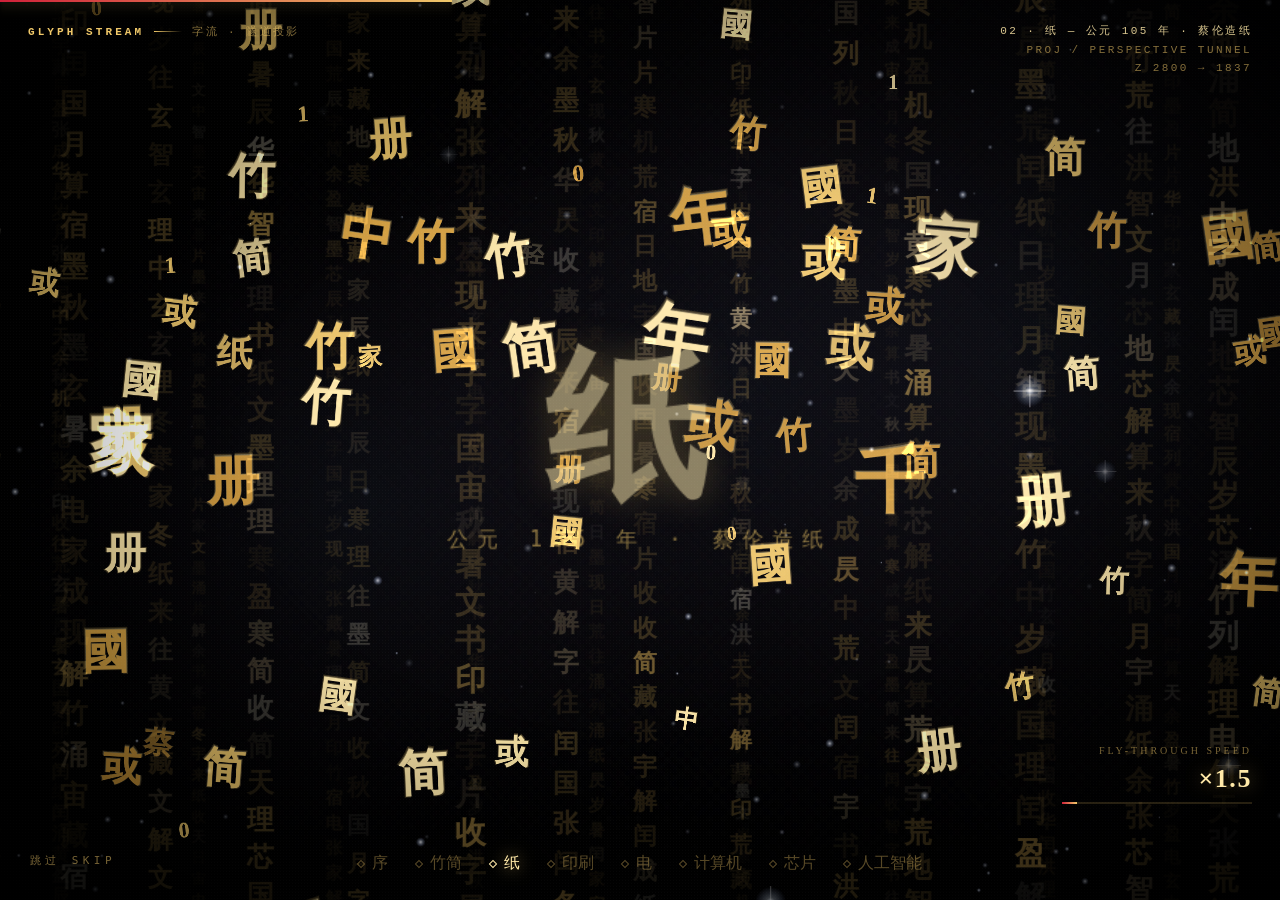
==== index.html @ 2b958447 "perf: mobile deep optimization with single canvas, zero paint scanline and LOD particles" ====
<!doctype html>
<html lang="zh-CN">
<head>
<meta charset="utf-8">
<meta name="viewport" content="width=device-width,initial-scale=1,viewport-fit=cover,maximum-scale=1,user-scalable=no">
<title>一字千年 · 进入</title>
<style>
:root{
  --bg:#000000;
  --ivory:#f2dfa6;
  --gold:#f0c869;
  --gold-b:#ffe9a8;
  --gold-d:#a9772a;
  --red:#d0213a;
  --red-d:#8f0f22;
}
*{box-sizing:border-box;-webkit-tap-highlight-color:transparent}
html,body{
  margin:0;height:100%;background:var(--bg);overflow:hidden;
  font-family:-apple-system,BlinkMacSystemFont,"Noto Serif SC","Source Han Serif SC","Songti SC","STSong","SimSun","Microsoft YaHei","PingFang SC",serif;
  color:var(--ivory);
  user-select:none;-webkit-user-select:none;
}
#stage{position:fixed;top:0;right:0;bottom:0;left:0;inset:0;overflow:hidden;background:#000;}
canvas{position:absolute;top:0;right:0;bottom:0;left:0;inset:0;width:100%;height:100%;display:block;transform:translateZ(0);}

/* ---------- atmosphere (GPU Compositor 纯硬件加速，消除逐帧重绘 Paint) ---------- */
.vignette{position:absolute;top:-2px;right:-2px;bottom:-2px;left:-2px;inset:-2px;pointer-events:none;
  background:radial-gradient(ellipse at center, rgba(0,0,0,0) 44%, rgba(0,0,0,.40) 78%, rgba(0,0,0,.85) 100%);
  transform:translateZ(0);}
.scan{position:absolute;top:-60px;right:0;bottom:0;left:0;pointer-events:none;opacity:.18;
  background:repeating-linear-gradient(to bottom, rgba(255,255,255,.05) 0 1px, rgba(0,0,0,0) 1px 3px);
  animation:scanmove 7s linear infinite;transform:translate3d(0,0,0);will-change:transform;}
@keyframes scanmove{0%{transform:translate3d(0,0,0)}100%{transform:translate3d(0,60px,0)}}
.grain{position:absolute;top:0;right:0;bottom:0;left:0;inset:0;pointer-events:none;opacity:.04;
  background-image:radial-gradient(rgba(255,255,255,.9) .5px, transparent .6px);
  background-size:3px 3px;transform:translateZ(0);}

/* ---------- HUD ---------- */
.hud{position:absolute;top:0;right:0;bottom:0;left:0;inset:0;pointer-events:none;z-index:6;
  font-family:ui-monospace,"SFMono-Regular",Menlo,Consolas,"Liberation Mono",Courier,monospace;
  font-size:11px;letter-spacing:.22em;color:rgba(240,200,105,.55);text-transform:uppercase}
.hud .tl{position:absolute;top:24px;left:28px;display:flex;align-items:center;gap:10px}
.hud .tl b{color:var(--gold);font-weight:600;letter-spacing:.28em}
.hud .tl i{width:28px;height:1px;background:linear-gradient(90deg,var(--gold),transparent);display:inline-block}
.hud .tr{position:absolute;top:22px;right:28px;text-align:right;line-height:1.7}
.hud .tr .era{color:rgba(255,233,168,.85)}

.spd{position:absolute;right:28px;bottom:96px;text-align:right;width:190px}
.spd .num{font-size:26px;letter-spacing:.06em;color:var(--gold-b);
  font-weight:600;text-shadow:0 0 18px rgba(240,200,105,.45)}
.spd .lab{font-size:10px;letter-spacing:.3em;color:rgba(240,200,105,.5);margin-bottom:8px}
.spd .track{margin-top:8px;height:2px;background:rgba(240,200,105,.16);overflow:hidden}
.spd .track s{display:block;height:100%;width:100%;text-decoration:none;
  background:linear-gradient(90deg,var(--red),var(--gold));box-shadow:0 0 12px rgba(240,200,105,.6);
  transform-origin:left center;transform:scaleX(0);will-change:transform}

.tlbar{position:absolute;left:0;right:0;bottom:26px;display:flex;justify-content:center;gap:0;padding:0 20px}
.tlbar .node{flex:0 1 auto;display:flex;align-items:center;gap:8px;padding:0 14px;
  color:rgba(240,200,105,.36);transition:color .45s ease,text-shadow .45s ease;white-space:nowrap}
.tlbar .node s{display:block;width:6px;height:6px;border:1px solid currentColor;transform:rotate(45deg);text-decoration:none}
.tlbar .node.on{color:var(--gold-b);text-shadow:0 0 16px rgba(240,200,105,.65)}

/* ---------- intro central glyph (剔除耗电卡顿的动态 filter:blur) ---------- */
.core{position:absolute;top:0;right:0;bottom:0;left:0;inset:0;display:flex;flex-direction:column;align-items:center;justify-content:center;
  z-index:5;pointer-events:none;transition:opacity .8s ease}
.core::before{content:"";position:absolute;top:50%;left:50%;transform:translate(-50%,-50%);
  width:min(80vw,780px);height:min(80vw,780px);border-radius:50%;pointer-events:none;
  background:radial-gradient(circle, rgba(240,200,105,.20) 0%, rgba(214,140,50,.08) 42%, rgba(0,0,0,0) 68%)}
.core.gone{opacity:0}
.core .glyph{position:relative;font-size:clamp(130px,28vw,360px);line-height:1;color:#ffdf8e;
  text-shadow:0 0 30px rgba(255,233,168,.75),0 0 80px rgba(240,200,105,.5);
  animation:breathe 3.4s ease-in-out infinite;transform:translateZ(0);}
@keyframes breathe{0%,100%{transform:scale(1);opacity:.86}50%{transform:scale(1.045);opacity:1}}
.core .q{margin-top:6px;font-size:clamp(13px,2.4vw,19px);letter-spacing:.5em;color:rgba(255,233,168,.72);
  opacity:0;animation:fadeup 1.6s 1s both}
@keyframes fadeup{from{opacity:0;transform:translateY(14px)}to{opacity:.9;transform:none}}

/* ---------- flying captions ---------- */
.cap{position:absolute;left:50%;top:50%;z-index:7;pointer-events:none;text-align:center;
  transform-origin:50% 50%;will-change:transform,opacity;white-space:nowrap}
.cap .lbl{font-size:clamp(40px,9vw,120px);letter-spacing:.16em;color:var(--ivory);
  font-weight:600;line-height:1;text-shadow:0 0 28px rgba(240,200,105,.5)}
.cap .era{margin-top:12px;font-family:ui-monospace,Menlo,monospace;font-size:clamp(11px,1.7vw,15px);
  letter-spacing:.42em;color:var(--gold)}

/* ---------- final title ---------- */
.final{position:absolute;top:0;right:0;bottom:0;left:0;inset:0;z-index:8;display:flex;flex-direction:column;
  align-items:center;justify-content:center;opacity:0;pointer-events:none;transition:opacity 1s ease}
.final::before{content:"";position:absolute;top:0;right:0;bottom:0;left:0;inset:0;opacity:0;transition:opacity 1.1s ease;
  background:radial-gradient(ellipse 62% 58% at 50% 50%, rgba(0,0,0,.82) 0%, rgba(0,0,0,.6) 46%, rgba(0,0,0,0) 76%)}
.final.show{opacity:1;pointer-events:auto}
.final.show::before{opacity:1}
.final>*{position:relative;z-index:1}
.final .mark{position:relative;display:inline-block}
.final h1{margin:0;font-size:clamp(58px,15vw,200px);letter-spacing:.1em;font-weight:700;
  background:linear-gradient(180deg,#fff8e2 0%,var(--gold) 44%,var(--gold-d) 100%);
  -webkit-background-clip:text;background-clip:text;color:transparent;
  filter:drop-shadow(0 0 36px rgba(240,200,105,.4));
  transform-origin:50% 50%;animation:punch 1.3s cubic-bezier(.16,1,.3,1) both}
@keyframes punch{0%{transform:scale(1.9);opacity:0}60%{opacity:1}100%{transform:scale(1);opacity:1}}
.seal{position:absolute;top:-.1em;right:-.38em;width:.6em;height:.6em;background:var(--red);
  border:2px solid rgba(255,255,255,.55);border-radius:6px;display:flex;align-items:center;justify-content:center;
  font-size:clamp(52px,13vw,175px);color:#ffe9a8;transform:rotate(-8deg);opacity:0;
  box-shadow:0 0 32px rgba(208,33,58,.6);animation:stamp .7s .75s cubic-bezier(.2,1.5,.4,1) both}
@keyframes stamp{0%{opacity:0;transform:rotate(-30deg) scale(2.4)}70%{opacity:1}100%{opacity:.94;transform:rotate(-8deg) scale(1)}}
.final .sub{margin:26px 0 0;font-size:clamp(13px,2.3vw,20px);letter-spacing:.24em;color:rgba(255,233,168,.85);
  opacity:0;animation:fadeup 1.1s 1.05s both}
.final .enter{margin-top:42px;pointer-events:auto;cursor:pointer;background:transparent;
  color:var(--gold-b);border:1px solid rgba(240,200,105,.55);border-radius:2px;
  padding:15px 46px;font-family:inherit;font-size:clamp(14px,2vw,17px);letter-spacing:.42em;
  position:relative;overflow:hidden;opacity:0;animation:fadeup 1.1s 1.4s both;
  touch-action:manipulation;
  transition:color .35s,box-shadow .35s,background .35s,border-color .35s}
.final .enter::before{content:"";position:absolute;top:0;right:0;bottom:0;left:0;inset:0;background:linear-gradient(90deg,transparent,rgba(240,200,105,.28),transparent);
  transform:translateX(-120%);animation:sheen 3.4s 2.2s infinite}
@keyframes sheen{0%{transform:translateX(-120%)}45%,100%{transform:translateX(120%)}}
.final .enter:hover{background:rgba(240,200,105,.1);color:#fff;box-shadow:0 0 40px rgba(240,200,105,.35);border-color:var(--gold)}
.final .hint{margin-top:18px;font-family:ui-monospace,Menlo,monospace;font-size:10px;letter-spacing:.42em;
  color:rgba(240,200,105,.5);opacity:0;animation:fadeup 1.1s 1.8s both}

/* ---------- flash ---------- */
.flash{position:absolute;top:0;right:0;bottom:0;left:0;inset:0;z-index:9;pointer-events:none;opacity:0;
  background:radial-gradient(circle at 50% 50%, #fff 0%, #ffe9a8 26%, rgba(240,200,105,0) 68%)}
.flash.go{animation:flash 1s ease-out both}
@keyframes flash{0%{opacity:0;transform:scale(.2)}12%{opacity:1;transform:scale(1.1)}100%{opacity:0;transform:scale(2.2)}}

/* ---------- misc ---------- */
.skip{position:absolute;z-index:10;bottom:26px;left:28px;background:none;border:0;cursor:pointer;
  font-family:ui-monospace,Menlo,monospace;font-size:11px;letter-spacing:.4em;color:rgba(240,200,105,.5);
  padding:6px 2px;transition:color .3s;touch-action:manipulation}
.skip:hover{color:var(--gold)}
.barlove{position:absolute;top:0;left:0;height:2px;z-index:11;width:100%;
  background:linear-gradient(90deg,var(--red),var(--gold));box-shadow:0 0 14px rgba(240,200,105,.6);
  transform-origin:left center;transform:scaleX(0);will-change:transform}

@media (max-width:640px){
  .hud .tr{display:none}
  .tlbar{gap:0;padding:0 8px;font-size:9px;letter-spacing:.12em}
  .tlbar .node{padding:0 7px}
  .spd{right:16px;bottom:82px;width:150px}
  .spd .num{font-size:20px}
  .hud .tl{left:16px;top:18px}
  .skip{left:16px;bottom:20px}
  .core .glyph{text-shadow:0 0 22px rgba(255,233,168,.65),0 0 45px rgba(240,200,105,.4);}
  .cap .lbl{text-shadow:0 0 20px rgba(240,200,105,.45);}
}
</style>
</head>
<body>
<div id="stage">
  <!-- 单一高性能 Canvas 架构：彻底消除双 Canvas 叠加的手机 GPU 显存带宽与混合瓶颈 -->
  <canvas id="stageCvs"></canvas>
  <div class="scan"></div>
  <div class="grain"></div>
  <div class="vignette"></div>

  <!-- HUD -->
  <div class="hud">
    <div class="tl"><b>GLYPH&nbsp;STREAM</b><i></i><span>字流 · 隧道投影</span></div>
    <div class="tr">
      <div class="era" id="hudEra">虚空 · VOID</div>
      <div>PROJ / PERSPECTIVE TUNNEL</div>
      <div id="hudZ">Z 2800 → 0000</div>
    </div>
  </div>

  <div class="spd">
    <div class="lab">FLY-THROUGH SPEED</div>
    <div class="num" id="spdNum">×1.0</div>
    <div class="track"><s id="spdBar"></s></div>
  </div>

  <nav class="tlbar" id="tlbar"></nav>

  <!-- intro glyph -->
  <div class="core" id="core">
    <div class="glyph">國</div>
    <div class="q">一个字，走了多远？</div>
  </div>

  <!-- final title -->
  <div class="final" id="final">
    <div class="mark">
      <h1>一字千年</h1>
      <div class="seal">國</div>
    </div>
    <p class="sub">从竹简到芯片，中国人的信息之路仍在继续。</p>
    <button class="enter" id="enter">进&nbsp;入</button>
    <div class="hint">ENTER · 点击任意处开始</div>
  </div>

  <div class="flash" id="flash"></div>
  <div class="barlove" id="barlove"></div>
  <button class="skip" id="skip">跳过 SKIP</button>
</div>

<script>
(function(){
  "use strict";

  // 规范化 URL：自动去除地址栏末尾的 index.html，严格保持纯净根域名
  if (window.location.pathname.endsWith('/index.html') || window.location.pathname.endsWith('index.html')) {
    const cleanPath = window.location.pathname.replace(/\/index\.html$/, '/').replace(/index\.html$/, '');
    window.history.replaceState(null, '', cleanPath + window.location.search + window.location.hash);
  }

  const cvs = document.getElementById('stageCvs');
  const ctx = cvs.getContext('2d', {alpha:false}); // 关闭 alpha 提升底层合成性能

  let W=0, H=0, CX=0, CY=0, DPR=1, FOCAL=1000;
  let aspect = 1.0;
  let isMobile = false;

  /* ---------- chapters pulled from the page ---------- */
  const CHAPTERS = [
    {idx:'01', label:'竹简',   era:'公元前 433 年 · 曾侯乙墓竹简', glyphs:'竹简或國册', theme:[240,200,105], pr:0.90},
    {idx:'02', label:'纸',     era:'公元 105 年 · 蔡伦造纸',      glyphs:'纸蔡伦轻帛', theme:[246,236,210], pr:1.00},
    {idx:'03', label:'印刷',   era:'公元 1041 年 · 毕昇活字',      glyphs:'印活字模刷', theme:[236,196,120], pr:1.12},
    {idx:'04', label:'电',     era:'19 世纪 70 年代 · 电报入华',   glyphs:'电码脉冲波', theme:[110,214,255], pr:1.26},
    {idx:'05', label:'计算机', era:'1980 年 · GB2312 编码',        glyphs:'0101机算编', theme:[130,235,190], pr:1.42},
    {idx:'06', label:'芯片',   era:'纳米尺度 · 硅基张量',          glyphs:'芯硅片晶体', theme:[120,180,255], pr:1.60},
    {idx:'07', label:'人工智能',era:'此刻 · 理解与涌现',            glyphs:'智涌现理解', theme:[205,140,255], pr:1.80}
  ];

  const CORE_GLYPHS = '國国一千年文字家中华';
  const BIN = '01';

  // 全金调色板
  const GOLD = [
    [255,233,168],
    [240,200,105],
    [217,164,65],
    [198,146,54]
  ];

  /* ---------- 离屏烘焙贴图系统 (Glyph Texture Cache) ---------- */
  const glyphCache = new Map();

  function getGlyphSprite(ch, colorIdx, dpr){
    const key = ch + '_' + colorIdx;
    let sprite = glyphCache.get(key);
    if(sprite) return sprite;

    const baseSize = 80;
    const pad = 20;
    const fullSize = baseSize + pad * 2;
    const off = document.createElement('canvas');
    off.width = Math.round(fullSize * dpr);
    off.height = Math.round(fullSize * dpr);
    const og = off.getContext('2d');
    og.setTransform(dpr, 0, 0, dpr, 0, 0);

    const cx = fullSize / 2;
    const cy = fullSize / 2;
    const g = GOLD[colorIdx] || GOLD[1];
    const colorStr = 'rgb(' + g[0] + ',' + g[1] + ',' + g[2] + ')';

    // 1. 底层大号柔光层：模拟辉光晕染，零实时高斯模糊开销
    og.font = '700 ' + Math.round(baseSize * 1.07) + 'px -apple-system,"Noto Serif SC","Source Han Serif SC","Songti SC","STSong","SimSun",serif';
    og.textAlign = 'center';
    og.textBaseline = 'middle';
    og.fillStyle = 'rgba(240,200,105,0.22)';
    og.fillText(ch, cx, cy);

    // 2. 中层微光层
    og.font = '700 ' + Math.round(baseSize * 1.02) + 'px -apple-system,"Noto Serif SC","Source Han Serif SC","Songti SC","STSong","SimSun",serif';
    og.fillStyle = 'rgba(255,233,168,0.36)';
    og.fillText(ch, cx, cy);

    // 3. 顶层实体字
    og.font = '700 ' + baseSize + 'px -apple-system,"Noto Serif SC","Source Han Serif SC","Songti SC","STSong","SimSun",serif';
    og.fillStyle = colorStr;
    og.fillText(ch, cx, cy);

    sprite = {
      canvas: off,
      fullSize: fullSize,
      half: fullSize / 2,
      baseSize: baseSize
    };
    glyphCache.set(key, sprite);
    return sprite;
  }

  /* ---------- 背景精灵图 (Sprite) 烘焙系统 ---------- */
  let nebulaSprite = null;
  function getNebulaSprite(){
    if(nebulaSprite) return nebulaSprite;
    const size = 192;
    const c = document.createElement('canvas');
    c.width = size; c.height = size;
    const g = c.getContext('2d');
    const h = size / 2;
    const rg = g.createRadialGradient(h, h, 0, h, h, h);
    rg.addColorStop(0,   'rgba(150,178,255,0.06)');
    rg.addColorStop(0.45,'rgba(190,168,255,0.024)');
    rg.addColorStop(1,   'rgba(0,0,0,0)');
    g.fillStyle = rg;
    g.beginPath();
    g.arc(h, h, h, 0, Math.PI * 2);
    g.fill();
    nebulaSprite = c;
    return c;
  }

  let starSprite = null;
  function getStarSprite(){
    if(starSprite) return starSprite;
    const size = 48;
    const c = document.createElement('canvas');
    c.width = size; c.height = size;
    const g = c.getContext('2d');
    const h = size / 2;
    const rg = g.createRadialGradient(h, h, 0, h, h, h * 0.88);
    rg.addColorStop(0,   'rgba(255,255,255,1.0)');
    rg.addColorStop(0.3, 'rgba(222,236,255,0.42)');
    rg.addColorStop(1,   'rgba(160,190,255,0)');
    g.fillStyle = rg;
    g.beginPath();
    g.arc(h, h, h * 0.88, 0, Math.PI * 2);
    g.fill();

    g.strokeStyle = 'rgba(255,255,255,0.68)';
    g.lineWidth = 1;
    g.beginPath();
    g.moveTo(h, 2); g.lineTo(h, size - 2);
    g.moveTo(2, h); g.lineTo(size - 2, h);
    g.stroke();
    starSprite = c;
    return c;
  }

  /* ---------- resize & viewport ---------- */
  function resize(){
    isMobile = window.innerWidth < 768;
    // 移动端限制 DPR 至 1.25：超视网膜屏细腻度无损，但像素填充量减少 36%~60%
    DPR = Math.min(window.devicePixelRatio || 1, isMobile ? 1.25 : 2);
    W = cvs.clientWidth; H = cvs.clientHeight;
    cvs.width = Math.round(W*DPR); cvs.height = Math.round(H*DPR);
    ctx.setTransform(DPR,0,0,DPR,0,0);
    CX = W/2; CY = H/2;
    aspect = W / (H || 1);

    // 焦距计算
    FOCAL = (aspect < 1 ? Math.max(W, H * 0.58) : Math.min(W, H)) * 1.05;

    glyphCache.clear();
    buildBg();
  }
  window.addEventListener('resize', resize, {passive:true});

  /* ---------- HUD build ---------- */
  const tlbar = document.getElementById('tlbar');
  const nodes = [];
  [{label:'序'}].concat(CHAPTERS.map(c=>({label:c.label}))).forEach((c,i)=>{
    const el = document.createElement('div');
    el.className='node'; el.innerHTML = '<s></s>'+c.label;
    tlbar.appendChild(el); nodes.push(el);
  });

  const hudEra = document.getElementById('hudEra');
  const hudZ = document.getElementById('hudZ');
  const spdNum = document.getElementById('spdNum');
  const spdBar = document.getElementById('spdBar');
  const barlove = document.getElementById('barlove');
  const coreEl = document.getElementById('core');
  const finalEl = document.getElementById('final');
  const flashEl = document.getElementById('flash');

  /* ---------- timeline ---------- */
  const T_INTRO = 1500;
  const T_RUN   = 7100;
  const T_FLASH = 650;
  const T_END   = T_INTRO + T_RUN + T_FLASH;

  let t0 = performance.now();
  let finished = false;

  let isHidden = false;
  let hiddenStartTime = 0;
  document.addEventListener('visibilitychange', function(){
    if(document.hidden){
      isHidden = true;
      hiddenStartTime = performance.now();
    } else {
      if(isHidden){
        const pauseDur = performance.now() - hiddenStartTime;
        t0 += pauseDur;
        isHidden = false;
      }
    }
  });

  /* ---------- glyph pool ---------- */
  const Z_NEAR = 70, Z_FAR = 2800;
  let glyphs = [];

  function pickGoldIdx(){
    const t = Math.random();
    return t < 0.30 ? 0 : t < 0.64 ? 1 : t < 0.88 ? 2 : 3;
  }

  function spawn(tt){
    const ch = CHAPTERS[Math.min(CHAPTERS.length-1, Math.floor(tt*CHAPTERS.length))];
    const pool = ch.glyphs;
    const isCore = Math.random() < 0.16;
    const isBin  = Math.random() < 0.12;
    let character;
    if(isCore) character = CORE_GLYPHS[Math.floor(Math.random()*CORE_GLYPHS.length)];
    else if(isBin) character = BIN[Math.floor(Math.random()*2)];
    else character = pool[Math.floor(Math.random()*pool.length)];

    const colorIdx = pickGoldIdx();
    const spread = 0.95 + Math.random()*0.9;
    const fs = isBin ? 46 : (isCore ? 96+Math.random()*70 : 62+Math.random()*56);
    const sizeW = Math.max(0.66, Math.min(1.28, 1.30 - fs*0.0032));

    const spreadX = aspect < 1 ? 580 : 1150;
    const spreadY = aspect < 1 ? 920 : 720;

    // 移动端减少旋转计算
    const rot = isMobile ? (Math.random() < 0.3 ? (Math.random()*2-1)*0.12 : 0) : (Math.random()*2-1)*0.16;

    glyphs.push({
      ch: character,
      x: (Math.random()*2-1) * spreadX * spread,
      y: (Math.random()*2-1) * spreadY * spread,
      z: Z_FAR * (0.86 + Math.random()*0.14),
      fs: fs,
      colorIdx: colorIdx,
      rot: rot,
      w: sizeW * (0.85 + Math.random()*0.30)
    });
  }

  /* ---------- flying caption (DOM) ---------- */
  function fireCaption(ch, faster){
    const cap = document.createElement('div');
    cap.className = 'cap';
    cap.innerHTML = '<div class="lbl">'+ch.label+'</div><div class="era">'+ch.era+'</div>';
    document.getElementById('stage').appendChild(cap);
    const dur = Math.max(700, 1080 - faster*52);
    const s0 = 0.74;
    const endScale = 2.05 + faster*0.17;
    const start = performance.now();
    (function step(now){
      const p = Math.min(1, (now-start)/dur);
      const e = p*p;
      const sc = s0 + (endScale-s0)*e;
      const op = p<0.16 ? p/0.16 : (1 - Math.pow((p-0.16)/0.84, 1.7));
      cap.style.transform = 'translate(-50%,-50%) scale('+sc.toFixed(3)+') translateZ(0)';
      cap.style.opacity = Math.max(0, op).toFixed(3);
      if(p<1) requestAnimationFrame(step); else cap.remove();
    })(start);
  }

  /* ---------- speed curve ---------- */
  function speedMul(tt){
    const base = 1.15 + (12.8-1.15) * (tt*tt*tt*0.55 + tt*tt*0.45);
    const kick = tt>0.82 ? (tt-0.82)/0.18 : 0;
    return base + kick*6.5;
  }

  /* ---------- 背景：深空星空 + 金色古文竖排柱幕 ---------- */
  const POOL = '天地玄黄宇宙洪荒日月盈昃辰宿列张寒来暑往秋收冬藏闰余成岁国国家中华文字竹简纸墨印书电算机芯片智理解涌现';
  let bgLayers = [];

  function makeStars(w,h,n){
    const c=document.createElement('canvas');
    c.width=Math.max(2,Math.round(w)); c.height=Math.max(2,Math.round(h));
    const g=c.getContext('2d');
    for(let i=0;i<n;i++){
      const x=Math.random()*c.width, y=Math.random()*c.height;
      const r=0.3+Math.random()*1.25;
      const a=0.14+Math.random()*0.8;
      const rg=g.createRadialGradient(x,y,0,x,y,r*3.2);
      rg.addColorStop(0,'rgba(255,255,255,'+a.toFixed(3)+')');
      rg.addColorStop(0.45,'rgba(212,226,255,'+(a*0.45).toFixed(3)+')');
      rg.addColorStop(1,'rgba(170,195,255,0)');
      g.fillStyle=rg; g.beginPath(); g.arc(x,y,r*3.2,0,6.2832); g.fill();
    }
    return c;
  }

  function makeCurtain(w,h,colW,fs,aMin,aMax){
    const c=document.createElement('canvas');
    c.width=Math.max(2,Math.round(w)); c.height=Math.max(2,Math.round(h));
    const g=c.getContext('2d');
    g.textAlign='center'; g.textBaseline='middle';
    const nCols=Math.ceil(c.width/colW)+1;
    for(let i=0;i<nCols;i++){
      const x=i*colW + colW*0.5 + (Math.random()*2-1)*colW*0.18;
      const cell=fs*(1.35+Math.random()*0.35);
      const size=fs*(0.8+Math.random()*0.55);
      g.font='700 '+size.toFixed(1)+'px -apple-system,"Noto Serif SC","Songti SC","STSong","SimSun",serif';
      const startY=-cell + Math.random()*cell;
      for(let y=startY; y<c.height+cell; y+=cell){
        let al=aMin + Math.random()*(aMax-aMin);
        if(Math.random()<0.12) al=Math.min(1, al*2.2);
        g.globalAlpha=al;
        const r=Math.random();
        g.fillStyle = r<0.76 ? '#e0b354' : (r<0.93 ? '#ffe0a0' : '#fff6d8');
        g.fillText(POOL[(Math.random()*POOL.length)|0], x, y);
      }
    }
    return c;
  }

  function buildBg(){
    if(!W || !H) return;
    const scaleFactor = isMobile ? 1.25 : 1.45;
    const tw=Math.ceil(W*scaleFactor), th=Math.ceil(H*scaleFactor);
    const starCount = isMobile ? 140 : 260;
    const stars = makeStars(tw,th,starCount);
    const far   = makeCurtain(tw,th, Math.max(72, W*0.110), Math.max(12, Math.min(W,H)*0.017), 0.04, 0.16);
    const near  = makeCurtain(tw,th, Math.max(58, W*0.075), Math.max(16, Math.min(W,H)*0.028), 0.06, 0.30);
    bgLayers = [
      {tex:stars, rate:0.016, ax:0.38, ay:0.34, a:0.90},
      {tex:far,   rate:0.048, ax:0.40, ay:0.36, a:0.50},
      {tex:near,  rate:0.105, ax:0.42, ay:0.38, a:0.75}
    ];
  }

  function drawBgfx(now){
    const t=now/1000;
    ctx.globalCompositeOperation='lighter';

    // 1. 星云微光
    const neb = getNebulaSprite();
    const nebCount = isMobile ? 2 : 3;
    for(let i=0;i<nebCount;i++){
      const nx=W*(0.28+0.25*i)+Math.sin(t*0.05+i)*W*0.04;
      const ny=H*0.46+Math.cos(t*0.04+i*1.7)*H*0.10;
      const R=Math.min(W,H)*(0.52+0.12*i);
      ctx.drawImage(neb, nx-R, ny-R, R*2, R*2);
    }

    // 2. 视差图层
    for(let i=0;i<bgLayers.length;i++){
      const L=bgLayers[i];
      const ox=(W-L.tex.width)/2  + (L.tex.width -W)*L.ax*0.5*Math.sin(t*L.rate + i*1.3);
      const oy=(H-L.tex.height)/2 + (L.tex.height-H)*L.ay*0.5*Math.sin(t*L.rate*0.73 + i*2.1);
      ctx.globalAlpha=L.a;
      ctx.drawImage(L.tex, ox, oy);
    }

    // 3. 闪烁星芒
    const star = getStarSprite();
    const starCount = isMobile ? 5 : 9;
    for(let i=0;i<starCount;i++){
      const ph=i*2.399;
      const x=(Math.sin(ph*3.1)*0.5+0.5)*W + Math.sin(t*0.11+ph)*10;
      const y=(Math.cos(ph*2.3)*0.5+0.5)*H + Math.cos(t*0.09+ph)*10;
      const tw=0.5+0.5*Math.sin(t*(1.1+i*0.13)+ph);
      const sz=isMobile ? (10+tw*16) : (12+tw*24);
      ctx.globalAlpha=Math.min(1, tw*0.82);
      ctx.drawImage(star, x-sz/2, y-sz/2, sz, sz);
    }

    ctx.globalAlpha=1;
  }

  /* ---------- render loop ---------- */
  let last = performance.now();
  let lastStageIdx = -1;
  let frameCount = 0;

  function frame(now){
    if(isHidden){
      requestAnimationFrame(frame);
      return;
    }

    const dt = Math.min(0.05, (now-last)/1000); 
    last = now;
    frameCount++;

    const el = now - t0;

    /* ---- phase logic ---- */
    let tt = 0;
    if(el > T_INTRO){
      tt = Math.min(1, (el - T_INTRO) / T_RUN);
    }
    const sm = speedMul(tt);

    // stage highlighting + captions
    const stageIdx = (el <= T_INTRO) ? 0 : Math.min(7, 1 + Math.floor(tt*CHAPTERS.length));
    if(stageIdx !== lastStageIdx){
      nodes.forEach((n,i)=> n.classList.toggle('on', i===stageIdx));
      lastStageIdx = stageIdx;
      if(stageIdx>=1){
        fireCaption(CHAPTERS[stageIdx-1], stageIdx-1);
      }
    }

    if(el > T_INTRO*0.82 && !coreEl.classList.contains('gone')) coreEl.classList.add('gone');

    /* ---- world update ---- */
    const running = el <= T_END;
    if(running){
      const speed = 400 * sm;
      const gate = Math.min(1, Math.max(0, (el - 820) / 680));
      // 移动端动态限制粒子数，手机端维持在 32~65 个最优充盈区间，消除 GPU 拥塞
      const maxTarget = isMobile ? (32 + sm*2.5) : (70 + sm*12);
      const target = Math.round(maxTarget * gate);
      let guard = 0;
      while(glyphs.length < target && guard < 25){ spawn(tt); guard++; }

      for(let i=glyphs.length-1; i>=0; i--){
        const g = glyphs[i];
        g.z -= speed * g.w * dt;
        if(g.z < Z_NEAR) glyphs.splice(i,1);
      }
    }

    /* ---- 1. 清屏 (单一 Canvas 仅需清空一次) ---- */
    ctx.globalCompositeOperation = 'source-over';
    ctx.fillStyle = '#000000';
    ctx.fillRect(0, 0, W, H);

    /* ---- 2. 背景特效 ---- */
    drawBgfx(now);

    /* ---- 3. 放射状超光速流线 ---- */
    const streakAlpha = Math.max(0, (sm-5)/12);
    if(streakAlpha > 0.01 && running){
      ctx.globalCompositeOperation = 'lighter';
      const count = isMobile ? Math.min(32, Math.floor(28*streakAlpha) + 4) : Math.min(65, Math.floor(60*streakAlpha) + 8);
      ctx.strokeStyle = 'rgba(255,233,168,' + (0.12*streakAlpha).toFixed(3) + ')';
      ctx.lineWidth = 1.2;
      ctx.beginPath();
      for(let i=0;i<count;i++){
        const ang = Math.random()*Math.PI*2;
        const r0 = 40 + Math.random()*Math.min(W,H)*0.55;
        const len = 50 + streakAlpha*Math.max(W,H)*0.45*Math.random();
        const x0 = CX + Math.cos(ang)*r0, y0 = CY + Math.sin(ang)*r0;
        const x1 = CX + Math.cos(ang)*(r0+len), y1 = CY + Math.sin(ang)*(r0+len);
        ctx.moveTo(x0, y0);
        ctx.lineTo(x1, y1);
      }
      ctx.stroke();
    }

    /* ---- 4. 飞驰字流 (GPU 高速贴图 + 状态机极简优化) ---- */
    if(running && glyphs.length > 0){
      ctx.globalCompositeOperation = 'lighter';
      for(let i=0;i<glyphs.length;i++){
        const g = glyphs[i];
        const sc = FOCAL / g.z;
        const sx = CX + g.x * sc;
        const sy = CY + g.y * sc;

        if(sx < -300 || sx > W+300 || sy < -300 || sy > H+300) continue;

        let a = 1;
        if(g.z > Z_FAR-560) a *= Math.max(0, (Z_FAR - g.z)/560);
        if(g.z < 260) a *= Math.max(0, (g.z - Z_NEAR)/(260-Z_NEAR));
        if(a <= 0.01) continue;

        const sprite = getGlyphSprite(g.ch, g.colorIdx, DPR);
        const scaleRatio = (g.fs / sprite.baseSize) * sc;
        const drawSize = sprite.fullSize * scaleRatio;

        ctx.globalAlpha = Math.min(1, a) * 0.95;

        // 无旋转粒子直接绘制，规避频繁 save()/restore() 状态栈切换
        if(g.rot){
          ctx.save();
          ctx.translate(sx, sy);
          ctx.rotate(g.rot);
          ctx.drawImage(sprite.canvas, -drawSize/2, -drawSize/2, drawSize, drawSize);
          ctx.restore();
        } else {
          ctx.drawImage(sprite.canvas, sx - drawSize/2, sy - drawSize/2, drawSize, drawSize);
        }
      }
    }

    ctx.globalAlpha = 1;
    ctx.globalCompositeOperation = 'source-over';

    /* ---- 5. HUD 读数与进度 ---- */
    const prog = Math.min(1, Math.max(0, el/T_END));
    const speedRatio = Math.min(1, Math.max(0, sm/20));
    
    spdBar.style.transform = 'scaleX(' + speedRatio.toFixed(4) + ')';
    barlove.style.transform = 'scaleX(' + prog.toFixed(4) + ')';

    if(frameCount % 3 === 0){
      const zShown = el<=T_END ? Math.max(0, Math.round(Z_FAR*(1-prog))) : 0;
      hudZ.textContent = 'Z ' + String(Z_FAR).padStart(4,'0') + ' → ' + String(zShown).padStart(4,'0');
      if(el<=T_INTRO){ 
        hudEra.textContent = '虚空 · VOID'; 
      } else if(el<=T_END){ 
        const c = CHAPTERS[Math.min(6,Math.floor(tt*CHAPTERS.length))]; 
        hudEra.textContent = c.idx+' · '+c.label+' — '+c.era; 
      } else { 
        hudEra.textContent = '一字千年 · YI ZI QIAN NIAN'; 
      }
      spdNum.textContent = '×' + sm.toFixed(1);
    }

    /* ---- 6. trigger flash + title ---- */
    if(!finished && el > T_END){
      finished = true;
      glyphs = [];
      flashEl.classList.add('go');
      document.getElementById('skip').style.display = 'none';
      setTimeout(()=> finalEl.classList.add('show'), 420);
    }

    requestAnimationFrame(frame);
  }

  // 初始启动
  resize();
  requestAnimationFrame(frame);

  /* ---------- interactions & mobile support ---------- */
  function revealFinal(){
    if(finished) return;
    finished = true;
    t0 = performance.now() - (T_END + 1);
    flashEl.classList.add('go');
    glyphs = [];
    finalEl.classList.add('show');
    coreEl.classList.add('gone');
    document.getElementById('skip').style.display = 'none';
    nodes.forEach((n,i)=> n.classList.toggle('on', i===7));
    document.querySelector('.hud').style.opacity = .35;
    spdBar.style.transform = 'scaleX(1)';
    barlove.style.transform = 'scaleX(1)';
  }

  const skipBtn = document.getElementById('skip');
  skipBtn.addEventListener('click', revealFinal);
  skipBtn.addEventListener('touchend', function(e){ e.preventDefault(); revealFinal(); }, {passive:false});

  const SITE = 'main.html';
  
  function goSite(e){
    if(e) e.stopPropagation();
    window.location.href = SITE;
  }

  const enterBtn = document.getElementById('enter');
  enterBtn.addEventListener('click', goSite);
  enterBtn.addEventListener('touchend', goSite, {passive:true});

  document.addEventListener('keydown', function(e){
    if(e.key === 'Enter'){ e.preventDefault(); goSite(); }
  });

  const stageEl = document.getElementById('stage');
  stageEl.addEventListener('click', function(){
    if(finalEl.classList.contains('show')) goSite();
  });
  stageEl.addEventListener('touchend', function(e){
    if(finalEl.classList.contains('show') && e.target !== skipBtn) goSite();
  }, {passive:true});
})();
</script>
</body>
</html>
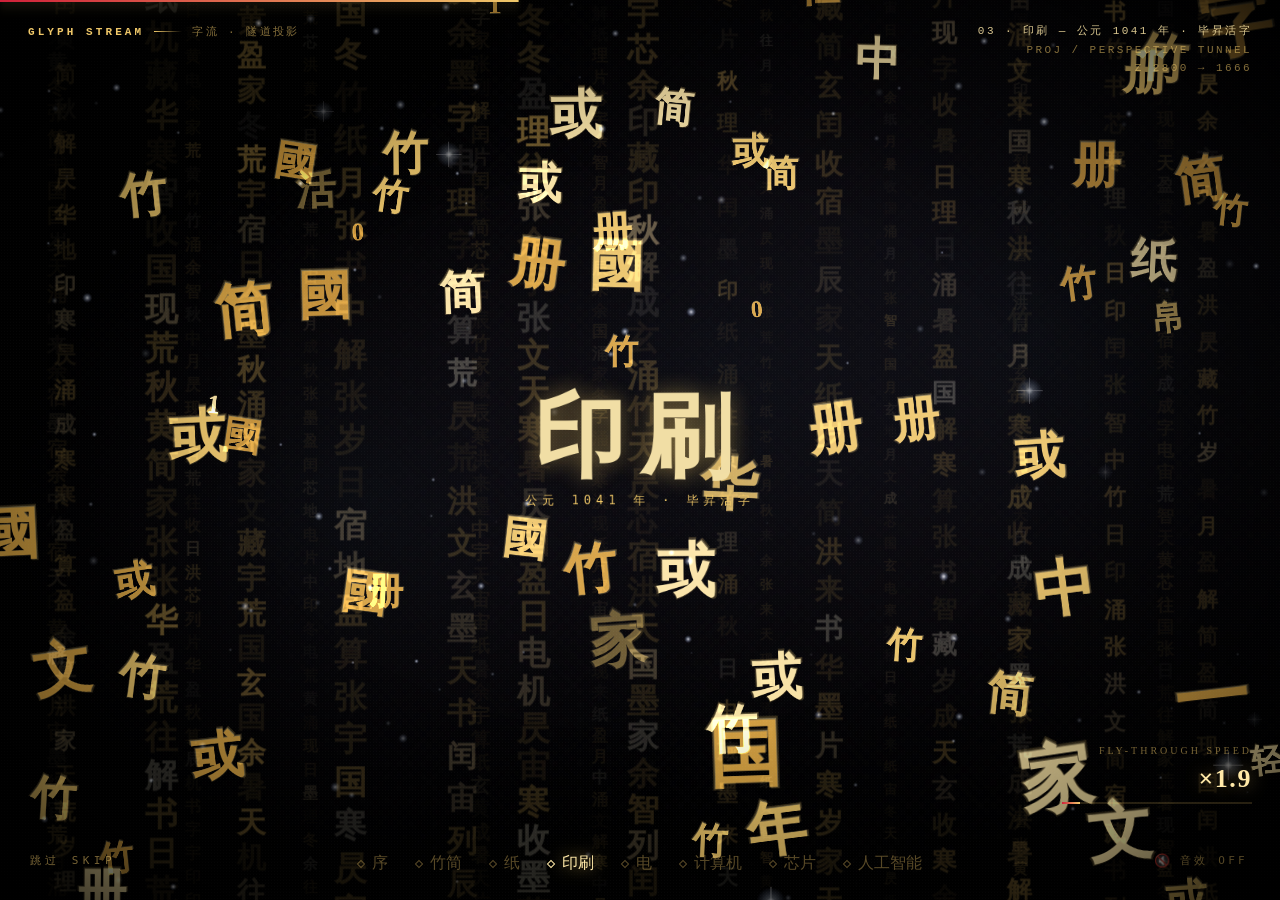
==== commit 1b977d84: "feat(audio): implement opening CG audio synchronization engine and import sound assets" ====
--- a/index.html
+++ b/index.html
@@ -130,6 +130,12 @@
   font-family:ui-monospace,Menlo,monospace;font-size:11px;letter-spacing:.4em;color:rgba(240,200,105,.5);
   padding:6px 2px;transition:color .3s;touch-action:manipulation}
 .skip:hover{color:var(--gold)}
+.snd-btn{position:absolute;z-index:10;bottom:26px;right:28px;background:none;border:0;cursor:pointer;
+  font-family:ui-monospace,Menlo,monospace;font-size:11px;letter-spacing:.3em;color:rgba(240,200,105,.65);
+  padding:6px 4px;transition:all .3s ease;touch-action:manipulation;display:flex;align-items:center;gap:6px}
+.snd-btn:hover{color:var(--gold-b);text-shadow:0 0 10px rgba(240,200,105,.5)}
+.snd-btn.muted{color:rgba(240,200,105,.35)}
+.snd-btn .icon{font-size:13px;line-height:1}
 .barlove{position:absolute;top:0;left:0;height:2px;z-index:11;width:100%;
   background:linear-gradient(90deg,var(--red),var(--gold));box-shadow:0 0 14px rgba(240,200,105,.6);
   transform-origin:left center;transform:scaleX(0);will-change:transform}
@@ -142,6 +148,7 @@
   .spd .num{font-size:20px}
   .hud .tl{left:16px;top:18px}
   .skip{left:16px;bottom:20px}
+  .snd-btn{right:16px;bottom:20px;font-size:10px;letter-spacing:.18em}
   .core .glyph{text-shadow:0 0 22px rgba(255,233,168,.65),0 0 45px rgba(240,200,105,.4);}
   .cap .lbl{text-shadow:0 0 20px rgba(240,200,105,.45);}
 }
@@ -193,6 +200,14 @@
   <div class="flash" id="flash"></div>
   <div class="barlove" id="barlove"></div>
   <button class="skip" id="skip">跳过 SKIP</button>
+  <button class="snd-btn" id="sndBtn" type="button" title="点击切换音效状态">
+    <span class="icon">🔊</span><span class="txt">音效 ON</span>
+  </button>
+  <audio id="openingAudio" preload="auto">
+    <source src="audio/opening_ocean.wav" type="audio/wav" />
+    <source src="audio/opening_ocean.mp3" type="audio/mpeg" />
+    <source src="audio/[1]ocean{2.0}倍速版本.wav" type="audio/wav" />
+  </audio>
 </div>
 
 <script>
@@ -368,6 +383,66 @@
   const finalEl = document.getElementById('final');
   const flashEl = document.getElementById('flash');
 
+  /* ---------- audio synchronization engine ---------- */
+  const audioEl = document.getElementById('openingAudio');
+  const sndBtn = document.getElementById('sndBtn');
+  let isMuted = false;
+  let audioStarted = false;
+
+  function updateSndUI(){
+    if(!sndBtn || !audioEl) return;
+    const isOff = isMuted || audioEl.muted || audioEl.paused;
+    sndBtn.classList.toggle('muted', isOff);
+    const icon = sndBtn.querySelector('.icon');
+    const txt = sndBtn.querySelector('.txt');
+    if(icon) icon.textContent = isOff ? '🔇' : '🔊';
+    if(txt) txt.textContent = isOff ? '音效 OFF' : '音效 ON';
+  }
+
+  function fadeAudio(targetVol, duration, onComplete){
+    if(!audioEl){
+      if(onComplete) onComplete();
+      return;
+    }
+    const startVol = audioEl.volume;
+    const startTime = performance.now();
+    (function step(now){
+      const p = Math.min(1, (now - startTime) / Math.max(1, duration));
+      audioEl.volume = Math.max(0, Math.min(1, startVol + (targetVol - startVol) * p));
+      if(p < 1){
+        requestAnimationFrame(step);
+      } else {
+        if(onComplete) onComplete();
+      }
+    })(startTime);
+  }
+
+  function syncAndPlayAudio(){
+    if(!audioEl || isMuted || finished) return;
+
+    // 动态音画对齐：将音频游标对齐至视觉时间戳（秒）
+    const elapsedSec = Math.max(0, (performance.now() - t0) / 1000);
+    if(elapsedSec < 9.0){
+      try {
+        if(Math.abs(audioEl.currentTime - elapsedSec) > 0.12){
+          audioEl.currentTime = elapsedSec;
+        }
+      } catch(e){}
+    }
+
+    const p = audioEl.play();
+    if(p && typeof p.then === 'function'){
+      p.then(()=>{
+        audioStarted = true;
+        updateSndUI();
+      }).catch(err => {
+        // 捕获现代浏览器 Autoplay 策略拦截（NotAllowedError），静默就绪手势解锁
+        audioStarted = false;
+        updateSndUI();
+      });
+    }
+  }
+
   /* ---------- timeline ---------- */
   const T_INTRO = 1500;
   const T_RUN   = 7100;
@@ -383,11 +458,17 @@
     if(document.hidden){
       isHidden = true;
       hiddenStartTime = performance.now();
+      if(audioEl && !audioEl.paused){
+        audioEl.pause();
+      }
     } else {
       if(isHidden){
         const pauseDur = performance.now() - hiddenStartTime;
         t0 += pauseDur;
         isHidden = false;
+        if(audioEl && !finished && !isMuted){
+          syncAndPlayAudio();
+        }
       }
     }
   });
@@ -714,8 +795,9 @@
     requestAnimationFrame(frame);
   }
 
-  // 初始启动
+  // 初始启动与音频同步播放
   resize();
+  syncAndPlayAudio();
   requestAnimationFrame(frame);
 
   /* ---------- interactions & mobile support ---------- */
@@ -732,6 +814,7 @@
     document.querySelector('.hud').style.opacity = .35;
     spdBar.style.transform = 'scaleX(1)';
     barlove.style.transform = 'scaleX(1)';
+    fadeAudio(0, 350, ()=>{ if(audioEl) audioEl.pause(); });
   }
 
   const skipBtn = document.getElementById('skip');
@@ -742,7 +825,8 @@
   
   function goSite(e){
     if(e) e.stopPropagation();
-    window.location.href = SITE;
+    fadeAudio(0, 220, ()=>{ window.location.href = SITE; });
+    setTimeout(()=>{ window.location.href = SITE; }, 260);
   }
 
   const enterBtn = document.getElementById('enter');
@@ -758,8 +842,40 @@
     if(finalEl.classList.contains('show')) goSite();
   });
   stageEl.addEventListener('touchend', function(e){
-    if(finalEl.classList.contains('show') && e.target !== skipBtn) goSite();
+    if(finalEl.classList.contains('show') && e.target !== skipBtn && e.target !== sndBtn) goSite();
   }, {passive:true});
+
+  // 全局手势唤醒补偿（应对浏览器严格的 Autoplay 自动播放拦截机制）
+  function handleUserGestureUnlock(){
+    if(finished || isMuted) return;
+    if(!audioStarted || (audioEl && audioEl.paused)){
+      syncAndPlayAudio();
+    }
+  }
+  window.addEventListener('click', handleUserGestureUnlock, { passive: true });
+  window.addEventListener('touchstart', handleUserGestureUnlock, { passive: true });
+  window.addEventListener('keydown', handleUserGestureUnlock, { passive: true });
+
+  // 声音开关按钮交互
+  if(sndBtn){
+    sndBtn.addEventListener('click', function(e){
+      e.stopPropagation();
+      if(!audioEl) return;
+      if(audioEl.paused || isMuted){
+        isMuted = false;
+        audioEl.muted = false;
+        audioEl.volume = 1;
+        syncAndPlayAudio();
+      } else {
+        isMuted = true;
+        audioEl.pause();
+        updateSndUI();
+      }
+    });
+    sndBtn.addEventListener('touchend', function(e){
+      e.stopPropagation();
+    }, {passive:true});
+  }
 })();
 </script>
 </body>
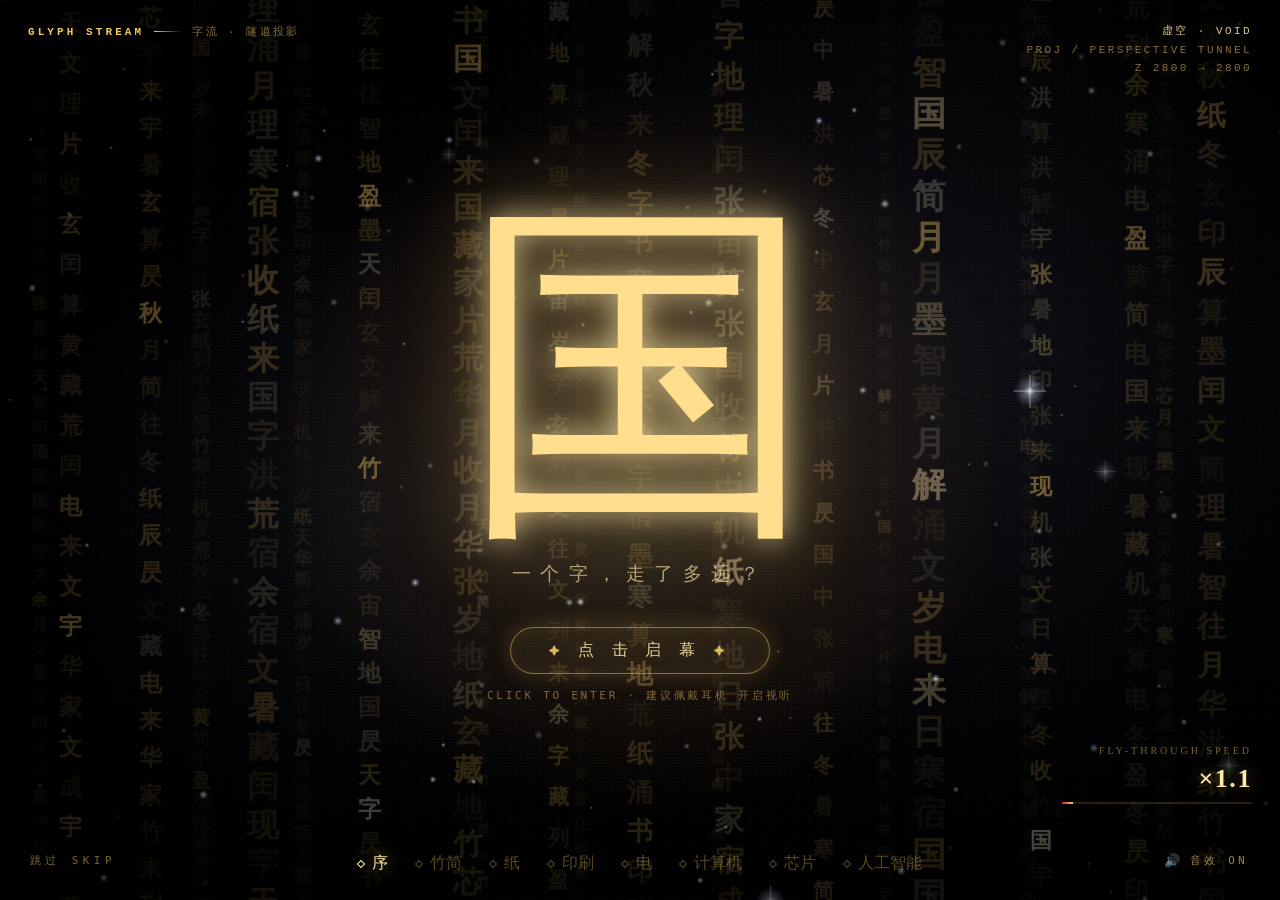
==== commit 7c321910: "feat(cg): integrate museum-grade click-to-start gate in Simplified Chinese for zero-latency audio-vi" ====
--- a/index.html
+++ b/index.html
@@ -151,6 +151,74 @@
   .snd-btn{right:16px;bottom:20px;font-size:10px;letter-spacing:.18em}
   .core .glyph{text-shadow:0 0 22px rgba(255,233,168,.65),0 0 45px rgba(240,200,105,.4);}
   .cap .lbl{text-shadow:0 0 20px rgba(240,200,105,.45);}
+  .gate-btn{padding: 10px 28px; font-size: 12px; letter-spacing: .32em}
+  .gate-sub{font-size: 8.5px; letter-spacing: .16em}
+}
+
+/* ---------- 启幕交互引导（Awwwards 级视听解锁设计） ---------- */
+.gate-action{
+  margin-top: clamp(24px, 4.5vh, 42px);
+  display: flex;
+  flex-direction: column;
+  align-items: center;
+  justify-content: center;
+  pointer-events: auto;
+  transition: opacity .5s ease, transform .5s cubic-bezier(.16,1,.3,1);
+  animation: fadeup 1.2s 0.6s both;
+}
+.gate-action.gone{
+  opacity: 0;
+  transform: scale(0.92);
+  pointer-events: none;
+}
+.gate-btn{
+  background: rgba(240, 200, 105, 0.08);
+  border: 1px solid rgba(240, 200, 105, 0.55);
+  color: var(--gold-b);
+  border-radius: 40px;
+  padding: 12px 38px;
+  font-family: inherit;
+  font-size: clamp(13px, 1.8vw, 16px);
+  letter-spacing: .42em;
+  display: flex;
+  align-items: center;
+  gap: 12px;
+  cursor: pointer;
+  position: relative;
+  overflow: hidden;
+  box-shadow: 0 0 26px rgba(240, 200, 105, 0.22), inset 0 0 14px rgba(240, 200, 105, 0.09);
+  transition: all .35s ease;
+  touch-action: manipulation;
+}
+.gate-btn::before{
+  content: "";
+  position: absolute;
+  top: 0; right: 0; bottom: 0; left: 0;
+  background: linear-gradient(90deg, transparent, rgba(240, 200, 105, 0.32), transparent);
+  transform: translateX(-120%);
+  animation: sheen 3.2s 1.5s infinite;
+}
+.gate-btn:hover{
+  background: rgba(240, 200, 105, 0.18);
+  color: #fff;
+  border-color: var(--gold);
+  box-shadow: 0 0 42px rgba(240, 200, 105, 0.5);
+  transform: scale(1.03);
+}
+.gate-btn:active{
+  transform: scale(0.96);
+}
+.gate-star{
+  color: var(--gold);
+  font-size: 11px;
+}
+.gate-sub{
+  margin-top: 14px;
+  font-family: ui-monospace, Menlo, monospace;
+  font-size: clamp(9px, 1.3vw, 11px);
+  letter-spacing: .25em;
+  color: rgba(240, 200, 105, 0.55);
+  text-transform: uppercase;
 }
 </style>
 </head>
@@ -180,17 +248,25 @@
 
   <nav class="tlbar" id="tlbar"></nav>
 
-  <!-- intro glyph -->
+  <!-- intro gate: 东方美学启幕引导 -->
   <div class="core" id="core">
-    <div class="glyph">國</div>
+    <div class="glyph">国</div>
     <div class="q">一个字，走了多远？</div>
+    <div class="gate-action" id="gateAction">
+      <button class="gate-btn" id="gateBtn" type="button" aria-label="点击启幕开启体验">
+        <span class="gate-star">✦</span>
+        <span class="gate-txt">点 击 启 幕</span>
+        <span class="gate-star">✦</span>
+      </button>
+      <div class="gate-sub">CLICK TO ENTER · 建议佩戴耳机 开启视听</div>
+    </div>
   </div>
 
   <!-- final title -->
   <div class="final" id="final">
     <div class="mark">
       <h1>一字千年</h1>
-      <div class="seal">國</div>
+      <div class="seal">国</div>
     </div>
     <p class="sub">从竹简到芯片，中国人的信息之路仍在继续。</p>
     <button class="enter" id="enter">进&nbsp;入</button>
@@ -451,6 +527,9 @@
 
   let t0 = performance.now();
   let finished = false;
+  let gateOpen = false;
+  const gateAction = document.getElementById('gateAction');
+  const gateBtn = document.getElementById('gateBtn');
 
   let isHidden = false;
   let hiddenStartTime = 0;
@@ -657,6 +736,8 @@
     last = now;
     frameCount++;
 
+    // 门控：gate 未打开时，持续将 t0 锁定在当前帧，动画时间线冻结在 0
+    if(!gateOpen){ t0 = now; }
     const el = now - t0;
 
     /* ---- phase logic ---- */
@@ -795,15 +876,54 @@
     requestAnimationFrame(frame);
   }
 
-  // 初始启动与音频同步播放
+  // 初始启动：Canvas 渲染循环立即运行（背景星空可见），但动画时间线冻结在 0 等待 gate 点击
   resize();
-  syncAndPlayAudio();
   requestAnimationFrame(frame);
+
+  // 启幕交互：用户首次点击，同时解锁音频播放与启动动画物理时间轴
+  function openGate(){
+    if(gateOpen) return;
+    gateOpen = true;
+    t0 = performance.now(); // 重置视觉时间基准 = 此刻
+    if(gateAction){
+      gateAction.classList.add('gone');
+      setTimeout(()=>{ if(gateAction) gateAction.style.display = 'none'; }, 600);
+    }
+
+    // 在用户原生交互事件同步栈内触发 play()，严格满足浏览器安全策略
+    if(audioEl && !isMuted){
+      audioEl.currentTime = 0;
+      audioEl.volume = 1;
+      const p = audioEl.play();
+      if(p && typeof p.then === 'function'){
+        p.then(()=>{
+          audioStarted = true;
+          updateSndUI();
+        }).catch(err => {
+          console.warn('音频播放异常:', err);
+        });
+      }
+    }
+  }
+
+  if(gateBtn){
+    gateBtn.addEventListener('click', function(e){
+      e.stopPropagation();
+      openGate();
+    });
+    gateBtn.addEventListener('touchend', function(e){
+      e.preventDefault();
+      e.stopPropagation();
+      openGate();
+    }, {passive:false});
+  }
 
   /* ---------- interactions & mobile support ---------- */
   function revealFinal(){
     if(finished) return;
     finished = true;
+    gateOpen = true;
+    if(gateAction) gateAction.style.display = 'none';
     t0 = performance.now() - (T_END + 1);
     flashEl.classList.add('go');
     glyphs = [];
@@ -834,20 +954,37 @@
   enterBtn.addEventListener('touchend', goSite, {passive:true});
 
   document.addEventListener('keydown', function(e){
-    if(e.key === 'Enter'){ e.preventDefault(); goSite(); }
+    if(e.key === 'Enter' || e.key === ' '){
+      e.preventDefault();
+      if(!gateOpen){
+        openGate();
+        return;
+      }
+      if(finalEl.classList.contains('show')) goSite();
+    }
   });
 
   const stageEl = document.getElementById('stage');
   stageEl.addEventListener('click', function(){
+    if(!gateOpen){
+      openGate();
+      return;
+    }
     if(finalEl.classList.contains('show')) goSite();
   });
   stageEl.addEventListener('touchend', function(e){
+    if(!gateOpen){
+      if(e.target !== skipBtn && e.target !== sndBtn){
+        openGate();
+      }
+      return;
+    }
     if(finalEl.classList.contains('show') && e.target !== skipBtn && e.target !== sndBtn) goSite();
   }, {passive:true});
 
-  // 全局手势唤醒补偿（应对浏览器严格的 Autoplay 自动播放拦截机制）
+  // 全局手势唤醒补偿（应对切后台重回等边缘情况）
   function handleUserGestureUnlock(){
-    if(finished || isMuted) return;
+    if(!gateOpen || finished || isMuted) return;
     if(!audioStarted || (audioEl && audioEl.paused)){
       syncAndPlayAudio();
     }
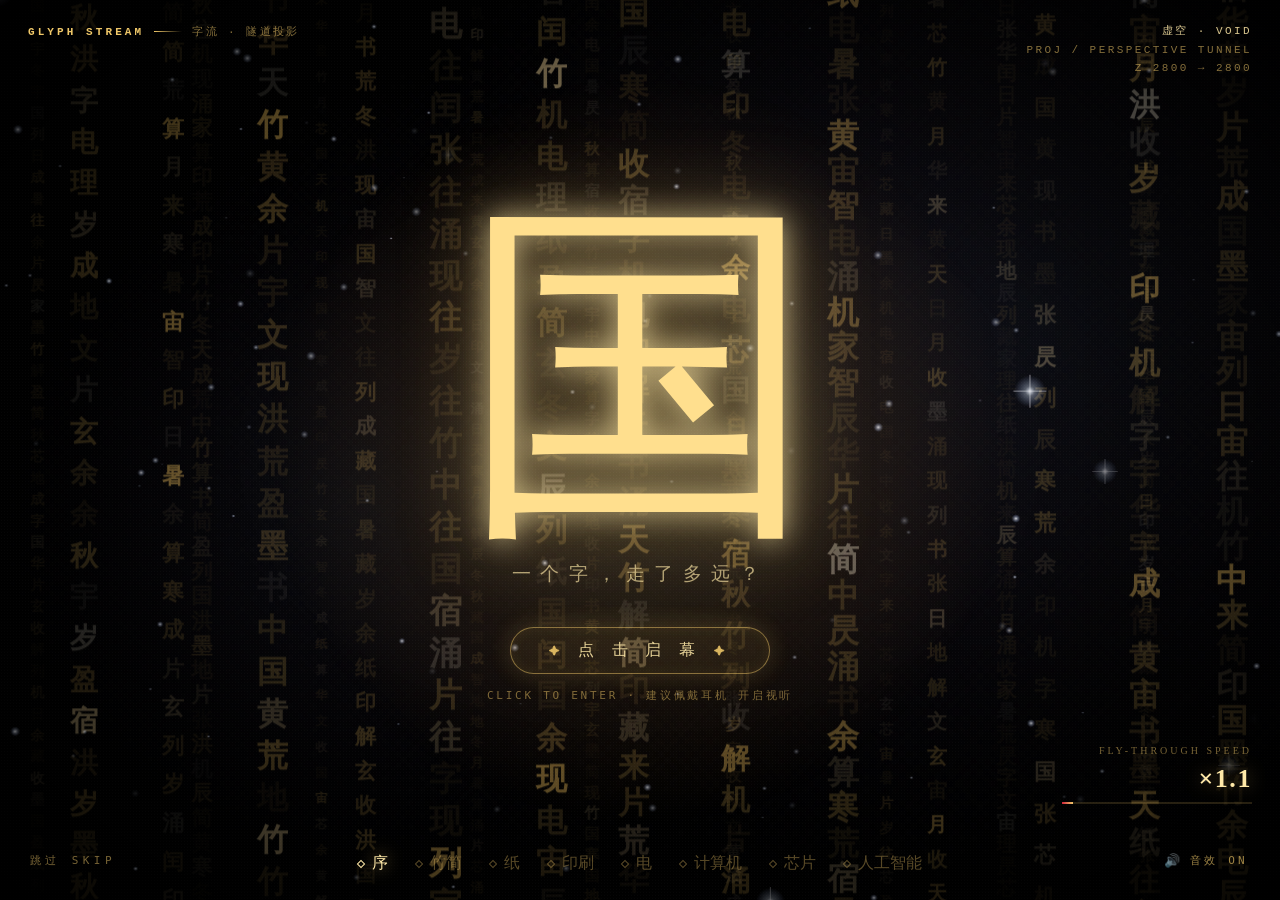
==== commit aafeb079: "perf(audio): embed in-memory Base64 audio stream to eliminate 5s network download latency" ====
--- a/index.html
+++ b/index.html
@@ -4,6 +4,7 @@
 <meta charset="utf-8">
 <meta name="viewport" content="width=device-width,initial-scale=1,viewport-fit=cover,maximum-scale=1,user-scalable=no">
 <title>一字千年 · 进入</title>
+<script src="js/opening_audio_data.js"></script>
 <style>
 :root{
   --bg:#000000;
@@ -280,9 +281,7 @@
     <span class="icon">🔊</span><span class="txt">音效 ON</span>
   </button>
   <audio id="openingAudio" preload="auto">
-    <source src="audio/opening_ocean.wav" type="audio/wav" />
-    <source src="audio/opening_ocean.mp3" type="audio/mpeg" />
-    <source src="audio/[1]ocean{2.0}倍速版本.wav" type="audio/wav" />
+    <source src="audio/opening_ocean_192k.mp3" type="audio/mpeg" />
   </audio>
 </div>
 
@@ -461,6 +460,10 @@
 
   /* ---------- audio synchronization engine ---------- */
   const audioEl = document.getElementById('openingAudio');
+  if(window.OPENING_AUDIO_BASE64){
+    audioEl.src = window.OPENING_AUDIO_BASE64;
+    try { audioEl.load(); } catch(e){}
+  }
   const sndBtn = document.getElementById('sndBtn');
   let isMuted = false;
   let audioStarted = false;
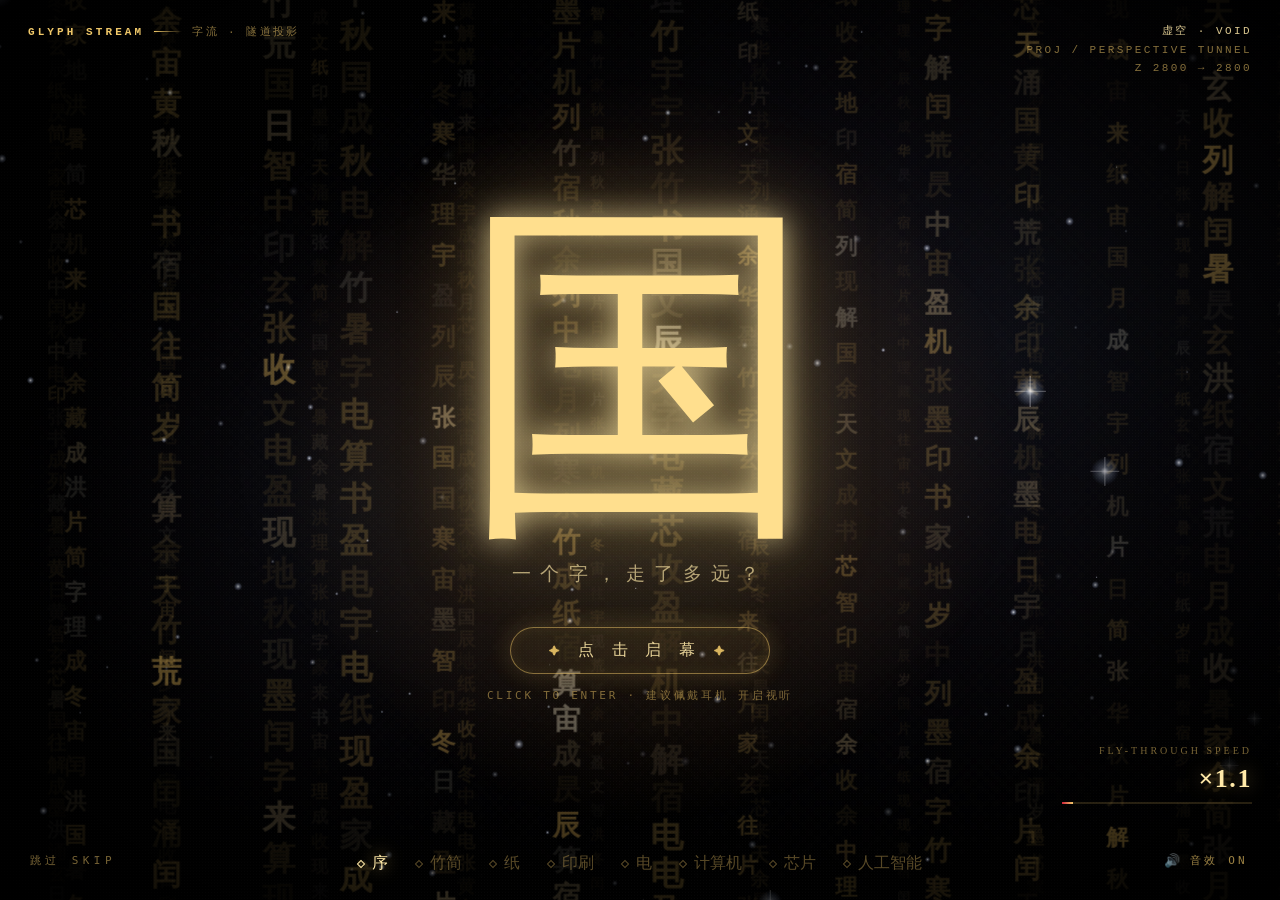
==== commit bf1fd638: "fix(cg): resolve premature redirection bug by disabling pointer-events and hiding .final until CG fi" ====
--- a/index.html
+++ b/index.html
@@ -64,11 +64,11 @@
 
 /* ---------- intro central glyph (剔除耗电卡顿的动态 filter:blur) ---------- */
 .core{position:absolute;top:0;right:0;bottom:0;left:0;inset:0;display:flex;flex-direction:column;align-items:center;justify-content:center;
-  z-index:5;pointer-events:none;transition:opacity .8s ease}
+  z-index:15;pointer-events:none;transition:opacity .8s ease}
 .core::before{content:"";position:absolute;top:50%;left:50%;transform:translate(-50%,-50%);
   width:min(80vw,780px);height:min(80vw,780px);border-radius:50%;pointer-events:none;
   background:radial-gradient(circle, rgba(240,200,105,.20) 0%, rgba(214,140,50,.08) 42%, rgba(0,0,0,0) 68%)}
-.core.gone{opacity:0}
+.core.gone{opacity:0;display:none;pointer-events:none}
 .core .glyph{position:relative;font-size:clamp(130px,28vw,360px);line-height:1;color:#ffdf8e;
   text-shadow:0 0 30px rgba(255,233,168,.75),0 0 80px rgba(240,200,105,.5);
   animation:breathe 3.4s ease-in-out infinite;transform:translateZ(0);}
@@ -86,11 +86,11 @@
   letter-spacing:.42em;color:var(--gold)}
 
 /* ---------- final title ---------- */
-.final{position:absolute;top:0;right:0;bottom:0;left:0;inset:0;z-index:8;display:flex;flex-direction:column;
+.final{display:none;position:absolute;top:0;right:0;bottom:0;left:0;inset:0;z-index:8;flex-direction:column;
   align-items:center;justify-content:center;opacity:0;pointer-events:none;transition:opacity 1s ease}
 .final::before{content:"";position:absolute;top:0;right:0;bottom:0;left:0;inset:0;opacity:0;transition:opacity 1.1s ease;
   background:radial-gradient(ellipse 62% 58% at 50% 50%, rgba(0,0,0,.82) 0%, rgba(0,0,0,.6) 46%, rgba(0,0,0,0) 76%)}
-.final.show{opacity:1;pointer-events:auto}
+.final.show{display:flex;opacity:1;pointer-events:auto}
 .final.show::before{opacity:1}
 .final>*{position:relative;z-index:1}
 .final .mark{position:relative;display:inline-block}
@@ -107,12 +107,13 @@
 @keyframes stamp{0%{opacity:0;transform:rotate(-30deg) scale(2.4)}70%{opacity:1}100%{opacity:.94;transform:rotate(-8deg) scale(1)}}
 .final .sub{margin:26px 0 0;font-size:clamp(13px,2.3vw,20px);letter-spacing:.24em;color:rgba(255,233,168,.85);
   opacity:0;animation:fadeup 1.1s 1.05s both}
-.final .enter{margin-top:42px;pointer-events:auto;cursor:pointer;background:transparent;
+.final .enter{margin-top:42px;pointer-events:none;cursor:pointer;background:transparent;
   color:var(--gold-b);border:1px solid rgba(240,200,105,.55);border-radius:2px;
   padding:15px 46px;font-family:inherit;font-size:clamp(14px,2vw,17px);letter-spacing:.42em;
   position:relative;overflow:hidden;opacity:0;animation:fadeup 1.1s 1.4s both;
   touch-action:manipulation;
   transition:color .35s,box-shadow .35s,background .35s,border-color .35s}
+.final.show .enter{pointer-events:auto}
 .final .enter::before{content:"";position:absolute;top:0;right:0;bottom:0;left:0;inset:0;background:linear-gradient(90deg,transparent,rgba(240,200,105,.28),transparent);
   transform:translateX(-120%);animation:sheen 3.4s 2.2s infinite}
 @keyframes sheen{0%{transform:translateX(-120%)}45%,100%{transform:translateX(120%)}}
@@ -462,8 +463,10 @@
   const audioEl = document.getElementById('openingAudio');
   if(window.OPENING_AUDIO_BASE64){
     audioEl.src = window.OPENING_AUDIO_BASE64;
-    try { audioEl.load(); } catch(e){}
-  }
+  } else {
+    audioEl.src = 'audio/opening_ocean_192k.mp3';
+  }
+  try { audioEl.load(); } catch(e){}
   const sndBtn = document.getElementById('sndBtn');
   let isMuted = false;
   let audioStarted = false;
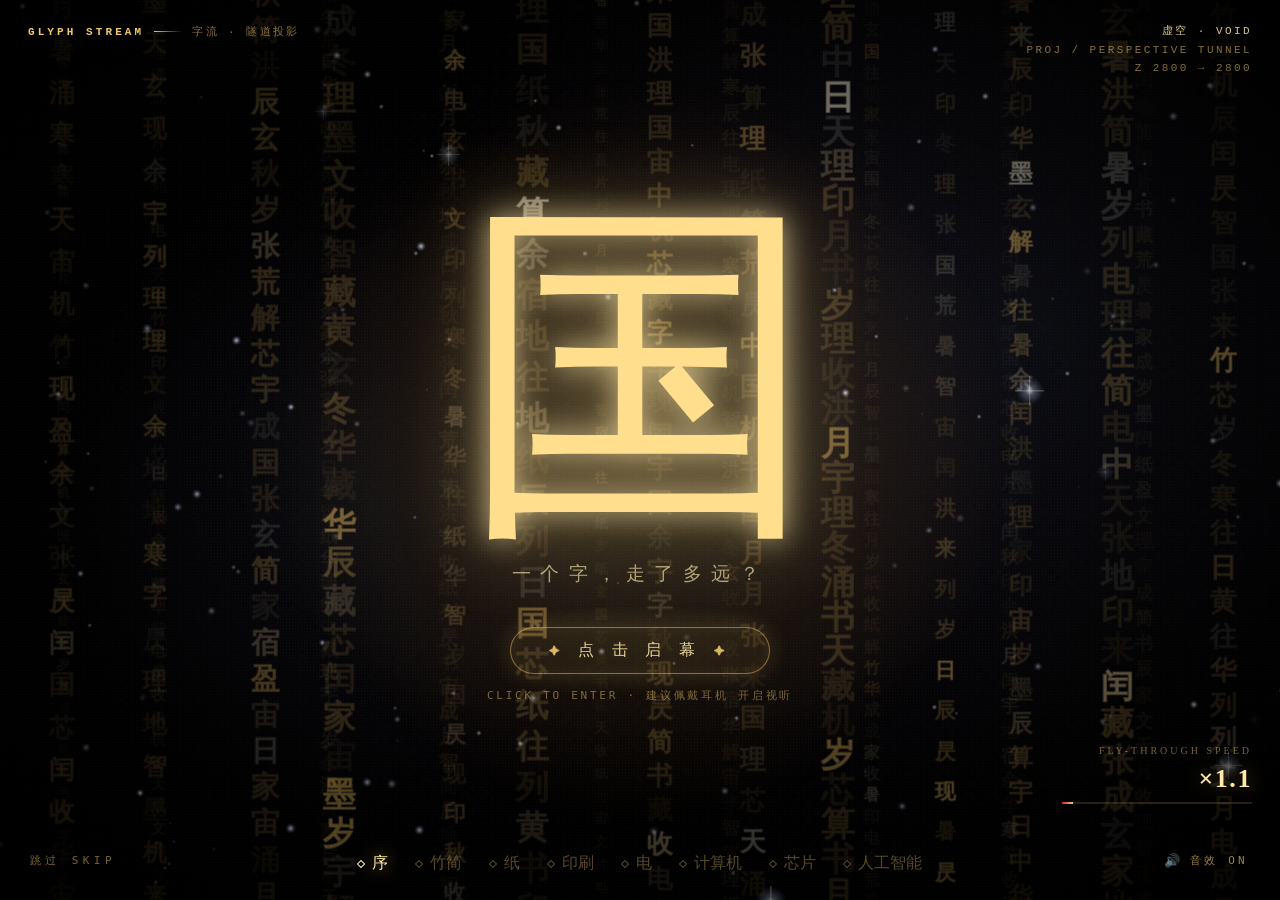
==== commit 9234a676: "feat(audio): play woodblock press SFX on CG enter click and optimize mobile museum BGM (dual-format " ====
--- a/index.html
+++ b/index.html
@@ -4,6 +4,8 @@
 <meta charset="utf-8">
 <meta name="viewport" content="width=device-width,initial-scale=1,viewport-fit=cover,maximum-scale=1,user-scalable=no">
 <title>一字千年 · 进入</title>
+<link rel="prefetch" href="audio/bgm_museum.m4a" />
+<link rel="prefetch" href="audio/bgm_museum.mp3" />
 <script src="js/opening_audio_data.js"></script>
 <style>
 :root{
@@ -910,6 +912,13 @@
         });
       }
     }
+
+    // 性能优化：利用用户观看开场 CG 的 8~10 秒空闲信道，静默在后台预拉取展馆背景音乐到本地缓存
+    try {
+      const bgmPreload = new Audio();
+      bgmPreload.src = 'audio/bgm_museum.m4a';
+      bgmPreload.preload = 'auto';
+    } catch (_) {}
   }
 
   if(gateBtn){
@@ -948,11 +957,25 @@
   skipBtn.addEventListener('touchend', function(e){ e.preventDefault(); revealFinal(); }, {passive:false});
 
   const SITE = 'main.html';
+  let isEnteringSite = false;
   
   function goSite(e){
     if(e) e.stopPropagation();
-    fadeAudio(0, 220, ()=>{ window.location.href = SITE; });
-    setTimeout(()=>{ window.location.href = SITE; }, 260);
+    if(isEnteringSite) return;
+    isEnteringSite = true;
+
+    // 播放 [3] 雕版定版-压印闷响.mp3 (Base64 纯内存内联，0 毫秒即点即响)
+    if(!isMuted){
+      try {
+        const enterAudio = new Audio(window.SFX_ENTER_BASE64 || 'audio/sfx_print_block.mp3');
+        enterAudio.volume = 1.0;
+        enterAudio.play().catch(()=>{});
+      } catch(_) {}
+    }
+
+    // 平滑淡出开场海风背景音乐，并在压印沉闷重音落定后平稳跳转到展馆 (420ms)
+    fadeAudio(0, 320, ()=>{});
+    setTimeout(()=>{ window.location.href = SITE; }, 420);
   }
 
   const enterBtn = document.getElementById('enter');
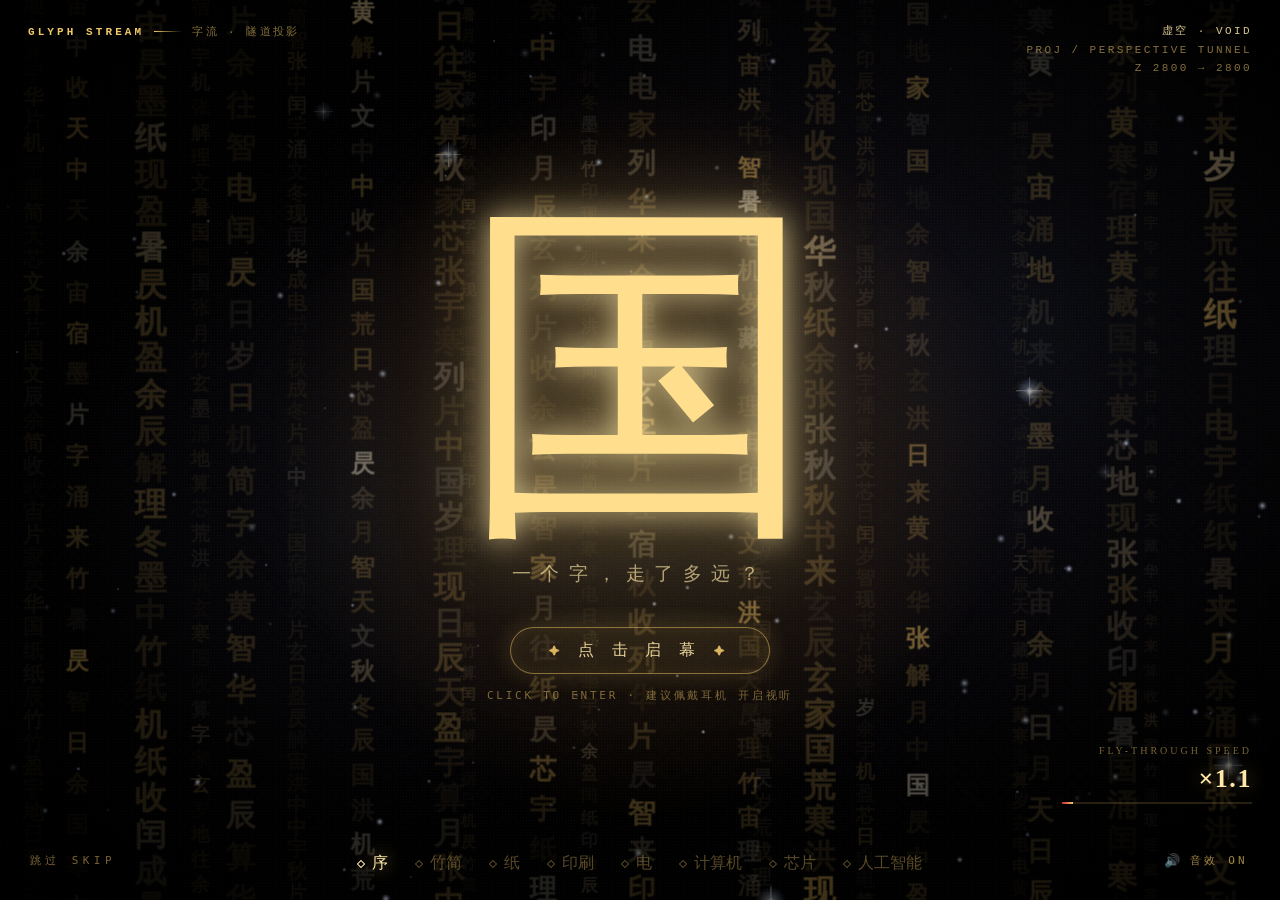
==== commit 4e2d6363: "feat(ui&audio): optimize progress ring, add top chapter nav, smooth BGM fade transitions, and refine" ====
--- a/index.html
+++ b/index.html
@@ -514,6 +514,7 @@
       } catch(e){}
     }
 
+    startTailFade();                     // 启动「结尾渐隐」守护，避免音乐收尾硬切
     const p = audioEl.play();
     if(p && typeof p.then === 'function'){
       p.then(()=>{
@@ -526,6 +527,27 @@
       });
     }
   }
+
+  /* 结尾渐隐：音轨最后约 1.3 秒内把音量沿 smoothstep 平滑收到 0，
+     不依赖音源文件本身的收尾方式，保证听感上一定是「渐渐消失」而不是突然静音 */
+  let tailFadeRAF = null;
+  function startTailFade(){
+    if(tailFadeRAF) return;
+    (function step(){
+      tailFadeRAF = requestAnimationFrame(step);
+      if(!audioEl || finished || isMuted || audioEl.paused) return;
+      const dur = audioEl.duration;
+      if(!dur || !isFinite(dur)) return;
+      const tail = Math.min(1.3, dur * 0.15);        // 约最后 1.3 秒
+      const remain = dur - audioEl.currentTime;
+      if(remain <= tail){
+        const q = Math.max(0, remain / tail);        // 1 → 0
+        const e = q * q * (3 - 2 * q);               // smoothstep 缓出
+        if(audioEl.volume > e) audioEl.volume = e;   // 只降不升，随播放自然收尾
+      }
+    })();
+  }
+  function stopTailFade(){ if(tailFadeRAF){ cancelAnimationFrame(tailFadeRAF); tailFadeRAF = null; } }
 
   /* ---------- timeline ---------- */
   const T_INTRO = 1500;
@@ -902,6 +924,7 @@
     if(audioEl && !isMuted){
       audioEl.currentTime = 0;
       audioEl.volume = 1;
+      startTailFade();
       const p = audioEl.play();
       if(p && typeof p.then === 'function'){
         p.then(()=>{
@@ -949,7 +972,7 @@
     document.querySelector('.hud').style.opacity = .35;
     spdBar.style.transform = 'scaleX(1)';
     barlove.style.transform = 'scaleX(1)';
-    fadeAudio(0, 350, ()=>{ if(audioEl) audioEl.pause(); });
+    fadeAudio(0, 1400, ()=>{ if(audioEl) audioEl.pause(); });
   }
 
   const skipBtn = document.getElementById('skip');
@@ -973,9 +996,9 @@
       } catch(_) {}
     }
 
-    // 平滑淡出开场海风背景音乐，并在压印沉闷重音落定后平稳跳转到展馆 (420ms)
-    fadeAudio(0, 320, ()=>{});
-    setTimeout(()=>{ window.location.href = SITE; }, 420);
+    // 第一段（开场海风）缓缓淡出，衔接第二段（展馆 BGM）的淡入，避免硬切
+    fadeAudio(0, 900, ()=>{ if(audioEl) audioEl.pause(); });
+    setTimeout(()=>{ window.location.href = SITE; }, 1000);
   }
 
   const enterBtn = document.getElementById('enter');
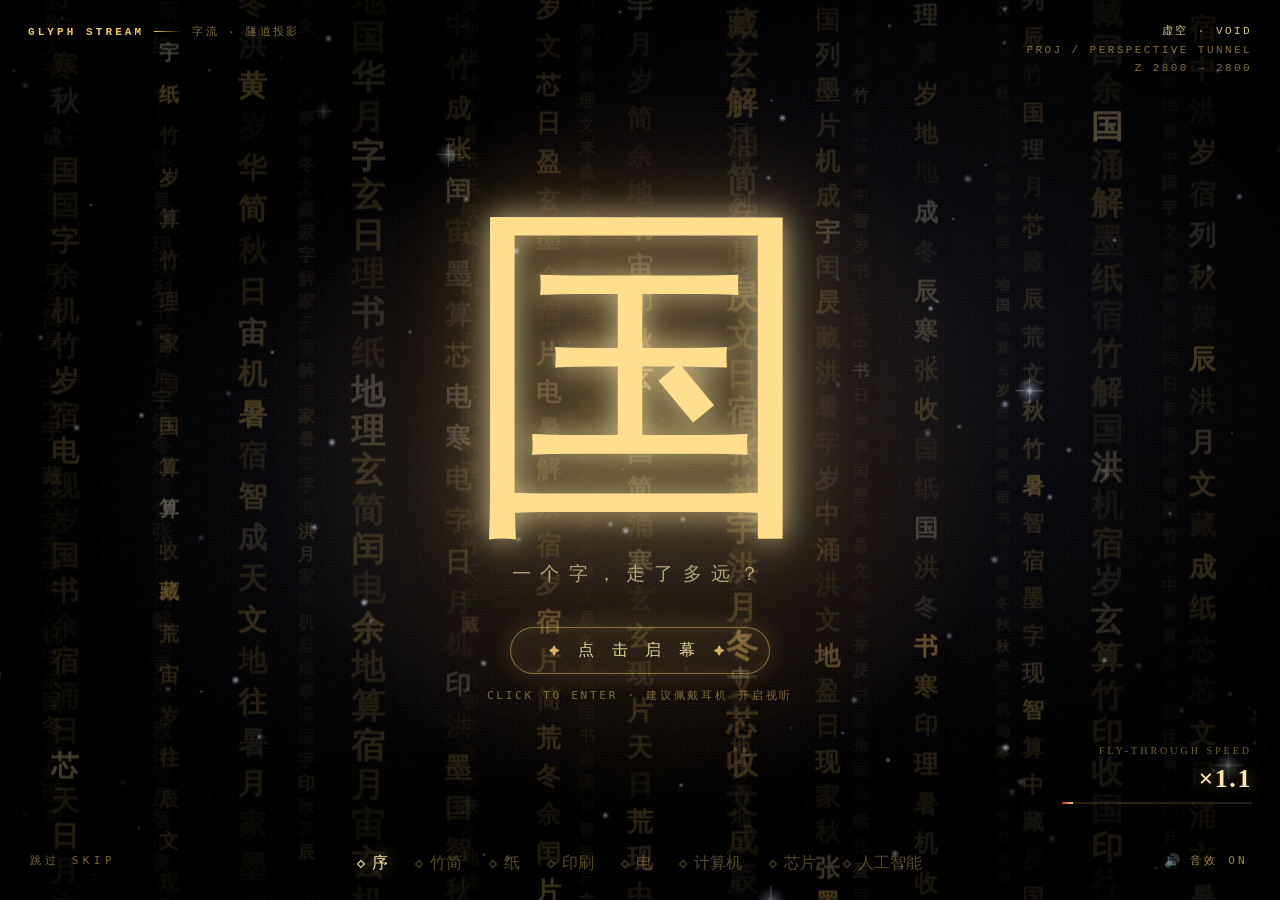
==== commit 8568fb2f: "feat(cg): 新增开场CG尾声金色时间总轴、12秒海风音乐平滑尾奏与优雅切页交叉淡出" ====
--- a/index.html
+++ b/index.html
@@ -506,7 +506,9 @@
 
     // 动态音画对齐：将音频游标对齐至视觉时间戳（秒）
     const elapsedSec = Math.max(0, (performance.now() - t0) / 1000);
-    if(elapsedSec < 9.0){
+    // 音轨已延长出尾奏，对齐上限改用真实时长，保证整段音画同步
+    const limitSec = (audioEl.duration && isFinite(audioEl.duration)) ? audioEl.duration - 0.15 : 12;
+    if(elapsedSec < limitSec){
       try {
         if(Math.abs(audioEl.currentTime - elapsedSec) > 0.12){
           audioEl.currentTime = elapsedSec;
@@ -553,10 +555,15 @@
   const T_INTRO = 1500;
   const T_RUN   = 7100;
   const T_FLASH = 650;
-  const T_END   = T_INTRO + T_RUN + T_FLASH;
+  // T_CORE：核心动画收束点（汉字隧道飞完 + 闪白定板）
+  const T_CORE  = T_INTRO + T_RUN + T_FLASH;
+  // T_OUTRO：尾声「时间总轴」时长 —— 重要节点依次点亮，与音乐尾奏同步收束
+  const T_OUTRO = 3400;
+  const T_END   = T_CORE + T_OUTRO;
 
   let t0 = performance.now();
   let finished = false;
+  let coreDone = false;   // 核心动画是否已收束（此后进入尾声总轴）
   let gateOpen = false;
   const gateAction = document.getElementById('gateAction');
   const gateBtn = document.getElementById('gateBtn');
@@ -754,6 +761,99 @@
   /* ---------- render loop ---------- */
   let last = performance.now();
   let lastStageIdx = -1;
+
+  /* ---------- 尾声 · 时间总轴（重要节点：序 → 竹简 → … → 人工智能） ---------- */
+  const TL_LABELS = ['序'].concat(CHAPTERS.map(function(c){ return c.label; }));
+  let outroIdx = -1;
+
+  function drawTimeline(op){
+    const y  = H * 0.655;
+    const x0 = W * 0.09, x1 = W * 0.91;
+    const n  = TL_LABELS.length;
+    const stepX = (x1 - x0) / (n - 1);
+    const head  = x0 + (x1 - x0) * op;
+    const fs = Math.max(10, Math.min(14, W * 0.011));
+
+    ctx.save();
+    // 首尾淡入淡出，与闪白、标题定格自然衔接
+    const fadeIn  = Math.min(1, op / 0.09);
+    const fadeOut = op > 0.93 ? Math.max(0, 1 - (op - 0.93) / 0.07) : 1;
+    ctx.globalAlpha = fadeIn * fadeOut;
+
+    // 轴区压暗带：让总轴文字在星幕背景上依然清晰
+    const bandTop = y - 62, bandBot = y + 62;
+    const band = ctx.createLinearGradient(0, bandTop, 0, bandBot);
+    band.addColorStop(0,    'rgba(0,0,0,0)');
+    band.addColorStop(0.40, 'rgba(0,0,0,.80)');
+    band.addColorStop(0.60, 'rgba(0,0,0,.80)');
+    band.addColorStop(1,    'rgba(0,0,0,0)');
+    ctx.fillStyle = band;
+    ctx.fillRect(0, bandTop, W, bandBot - bandTop);
+
+    // 轴线底
+    ctx.strokeStyle = 'rgba(184,154,98,.20)';
+    ctx.lineWidth = 1;
+    ctx.beginPath(); ctx.moveTo(x0, y); ctx.lineTo(x1, y); ctx.stroke();
+
+    // 已推进的轴线（金)
+    const grad = ctx.createLinearGradient(x0, 0, x1, 0);
+    grad.addColorStop(0,   'rgba(184,154,98,.45)');
+    grad.addColorStop(0.6, 'rgba(240,200,105,.85)');
+    grad.addColorStop(1,   'rgba(255,233,168,.98)');
+    ctx.save();
+    ctx.beginPath();
+    ctx.rect(x0 - 2, y - 3, Math.max(0, head - x0) + 4, 6);
+    ctx.clip();
+    ctx.strokeStyle = grad; ctx.lineWidth = 1.6;
+    ctx.beginPath(); ctx.moveTo(x0, y); ctx.lineTo(x1, y); ctx.stroke();
+    ctx.restore();
+
+    // 行进光头
+    const hg = ctx.createRadialGradient(head, y, 0, head, y, 26);
+    hg.addColorStop(0, 'rgba(255,233,168,.85)');
+    hg.addColorStop(1, 'rgba(255,233,168,0)');
+    ctx.fillStyle = hg;
+    ctx.beginPath(); ctx.arc(head, y, 26, 0, Math.PI * 2); ctx.fill();
+
+    // 轴标题
+    ctx.textAlign = 'center'; ctx.textBaseline = 'alphabetic';
+    ctx.fillStyle = 'rgba(184,154,98,.6)';
+    ctx.font = '400 ' + Math.max(9, fs - 2) + 'px system-ui, -apple-system, "Microsoft YaHei", sans-serif';
+    ctx.fillText('一 字 千 年 · 文 明 信 息 之 路', (x0 + x1) / 2, y - 30);
+
+    // 重要节点：菱形刻度，走过即点亮
+    ctx.font = '500 ' + fs + 'px system-ui, -apple-system, "Microsoft YaHei", sans-serif';
+    for(let i = 0; i < n; i++){
+      const mx = x0 + stepX * i;
+      const lit = Math.min(1, Math.max(0, (head - mx) / (stepX * 0.45)));
+      const s = 5 + lit * 3;
+      ctx.save();
+      ctx.translate(mx, y); ctx.rotate(Math.PI / 4);
+      if(lit > 0.001){
+        ctx.shadowColor = 'rgba(255,233,168,.95)';
+        ctx.shadowBlur = 8 + lit * 16;
+        ctx.fillStyle = 'rgba(255,233,168,' + (0.5 + 0.5 * lit).toFixed(3) + ')';
+        ctx.fillRect(-s / 2, -s / 2, s, s);
+      } else {
+        ctx.strokeStyle = 'rgba(184,154,98,.5)';
+        ctx.lineWidth = 1;
+        ctx.strokeRect(-s / 2, -s / 2, s, s);
+      }
+      ctx.restore();
+      // 点亮瞬间的扩散环
+      if(lit > 0.02 && lit < 1){
+        ctx.strokeStyle = 'rgba(255,233,168,' + (0.45 * (1 - lit)).toFixed(3) + ')';
+        ctx.lineWidth = 1;
+        ctx.beginPath(); ctx.arc(mx, y, 6 + lit * 24, 0, Math.PI * 2); ctx.stroke();
+      }
+      // 节点名
+      ctx.fillStyle = lit > 0.15
+        ? 'rgba(255,233,168,' + (0.35 + 0.65 * lit).toFixed(3) + ')'
+        : 'rgba(233,228,216,.42)';
+      ctx.fillText(TL_LABELS[i], mx, y + fs + 12);
+    }
+    ctx.restore();
+  }
   let frameCount = 0;
 
   function frame(now){
@@ -790,7 +890,7 @@
     if(el > T_INTRO*0.82 && !coreEl.classList.contains('gone')) coreEl.classList.add('gone');
 
     /* ---- world update ---- */
-    const running = el <= T_END;
+    const running = el <= T_CORE;
     if(running){
       const speed = 400 * sm;
       const gate = Math.min(1, Math.max(0, (el - 820) / 680));
@@ -874,33 +974,53 @@
     ctx.globalCompositeOperation = 'source-over';
 
     /* ---- 5. HUD 读数与进度 ---- */
-    const prog = Math.min(1, Math.max(0, el/T_END));
+    const prog = Math.min(1, Math.max(0, el/T_CORE));
     const speedRatio = Math.min(1, Math.max(0, sm/20));
     
     spdBar.style.transform = 'scaleX(' + speedRatio.toFixed(4) + ')';
     barlove.style.transform = 'scaleX(' + prog.toFixed(4) + ')';
 
     if(frameCount % 3 === 0){
-      const zShown = el<=T_END ? Math.max(0, Math.round(Z_FAR*(1-prog))) : 0;
+      const zShown = el<=T_CORE ? Math.max(0, Math.round(Z_FAR*(1-prog))) : 0;
       hudZ.textContent = 'Z ' + String(Z_FAR).padStart(4,'0') + ' → ' + String(zShown).padStart(4,'0');
       if(el<=T_INTRO){ 
         hudEra.textContent = '虚空 · VOID'; 
-      } else if(el<=T_END){ 
+      } else if(el<=T_CORE){ 
         const c = CHAPTERS[Math.min(6,Math.floor(tt*CHAPTERS.length))]; 
         hudEra.textContent = c.idx+' · '+c.label+' — '+c.era; 
+      } else if(el<=T_END){
+        // 尾声：读数由「时间总轴」逻辑随节点推进写入，此处不覆盖
       } else { 
         hudEra.textContent = '一字千年 · YI ZI QIAN NIAN'; 
       }
       spdNum.textContent = '×' + sm.toFixed(1);
     }
 
-    /* ---- 6. trigger flash + title ---- */
-    if(!finished && el > T_END){
-      finished = true;
+    /* ---- 6. 核心收束：闪白定板，随后进入尾声 ---- */
+    if(!coreDone && el > T_CORE){
+      coreDone = true;
       glyphs = [];
       flashEl.classList.add('go');
       document.getElementById('skip').style.display = 'none';
-      setTimeout(()=> finalEl.classList.add('show'), 420);
+    }
+
+    /* ---- 7. 尾声 · 时间总轴：重要节点依次点亮，与音乐尾奏同步收束 ---- */
+    if(coreDone && !finished && el <= T_END){
+      const op = Math.min(1, Math.max(0, (el - T_CORE) / T_OUTRO));
+      drawTimeline(op);
+      const k = Math.min(TL_LABELS.length - 1, Math.floor(op * TL_LABELS.length));
+      if(k !== outroIdx){
+        outroIdx = k;
+        // 总轴经过的节点在底部 HUD 同步累计点亮
+        nodes.forEach((n, i)=> n.classList.toggle('on', i >= 1 && i <= k));
+        hudEra.textContent = TL_LABELS[k];
+      }
+    }
+
+    /* ---- 8. 尾声结束 → 标题定格 ---- */
+    if(!finished && el > T_END){
+      finished = true;
+      setTimeout(()=> finalEl.classList.add('show'), 260);
     }
 
     requestAnimationFrame(frame);
@@ -960,6 +1080,7 @@
   function revealFinal(){
     if(finished) return;
     finished = true;
+    coreDone = true;
     gateOpen = true;
     if(gateAction) gateAction.style.display = 'none';
     t0 = performance.now() - (T_END + 1);
@@ -975,6 +1096,12 @@
     fadeAudio(0, 1400, ()=>{ if(audioEl) audioEl.pause(); });
   }
 
+  // 尾声期间点击/按键 → 跳过总轴动画，直接定格标题
+  function endOutro(){
+    if(!coreDone || finished) return;
+    t0 = performance.now() - (T_END + 1);
+  }
+
   const skipBtn = document.getElementById('skip');
   skipBtn.addEventListener('click', revealFinal);
   skipBtn.addEventListener('touchend', function(e){ e.preventDefault(); revealFinal(); }, {passive:false});
@@ -1013,6 +1140,7 @@
         return;
       }
       if(finalEl.classList.contains('show')) goSite();
+      else if(coreDone && !finished) endOutro();
     }
   });
 
@@ -1022,7 +1150,8 @@
       openGate();
       return;
     }
-    if(finalEl.classList.contains('show')) goSite();
+    if(finalEl.classList.contains('show')){ goSite(); return; }
+    if(coreDone && !finished) endOutro();   // 尾声总轴期间点击 → 直接收束
   });
   stageEl.addEventListener('touchend', function(e){
     if(!gateOpen){
@@ -1031,7 +1160,9 @@
       }
       return;
     }
-    if(finalEl.classList.contains('show') && e.target !== skipBtn && e.target !== sndBtn) goSite();
+    if(e.target === skipBtn || e.target === sndBtn) return;
+    if(finalEl.classList.contains('show')) goSite();
+    else if(coreDone && !finished) endOutro();
   }, {passive:true});
 
   // 全局手势唤醒补偿（应对切后台重回等边缘情况）
